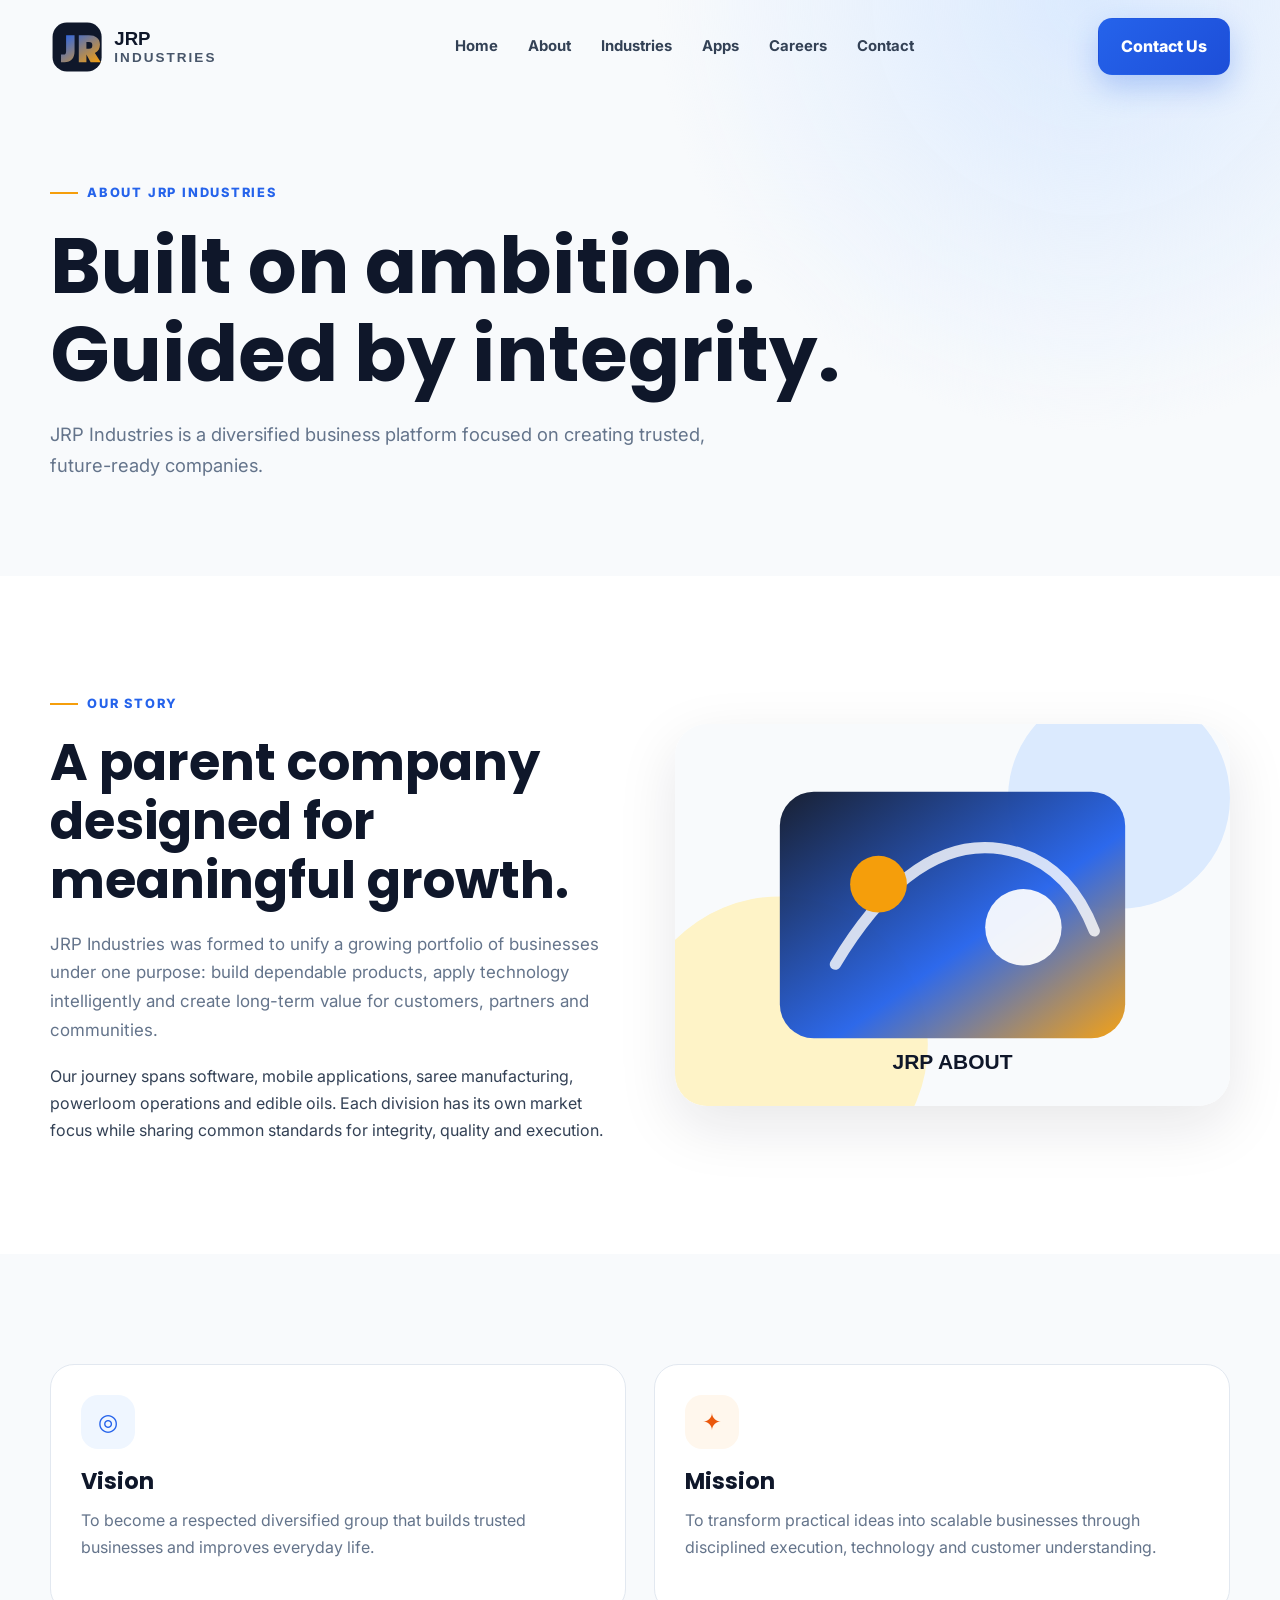
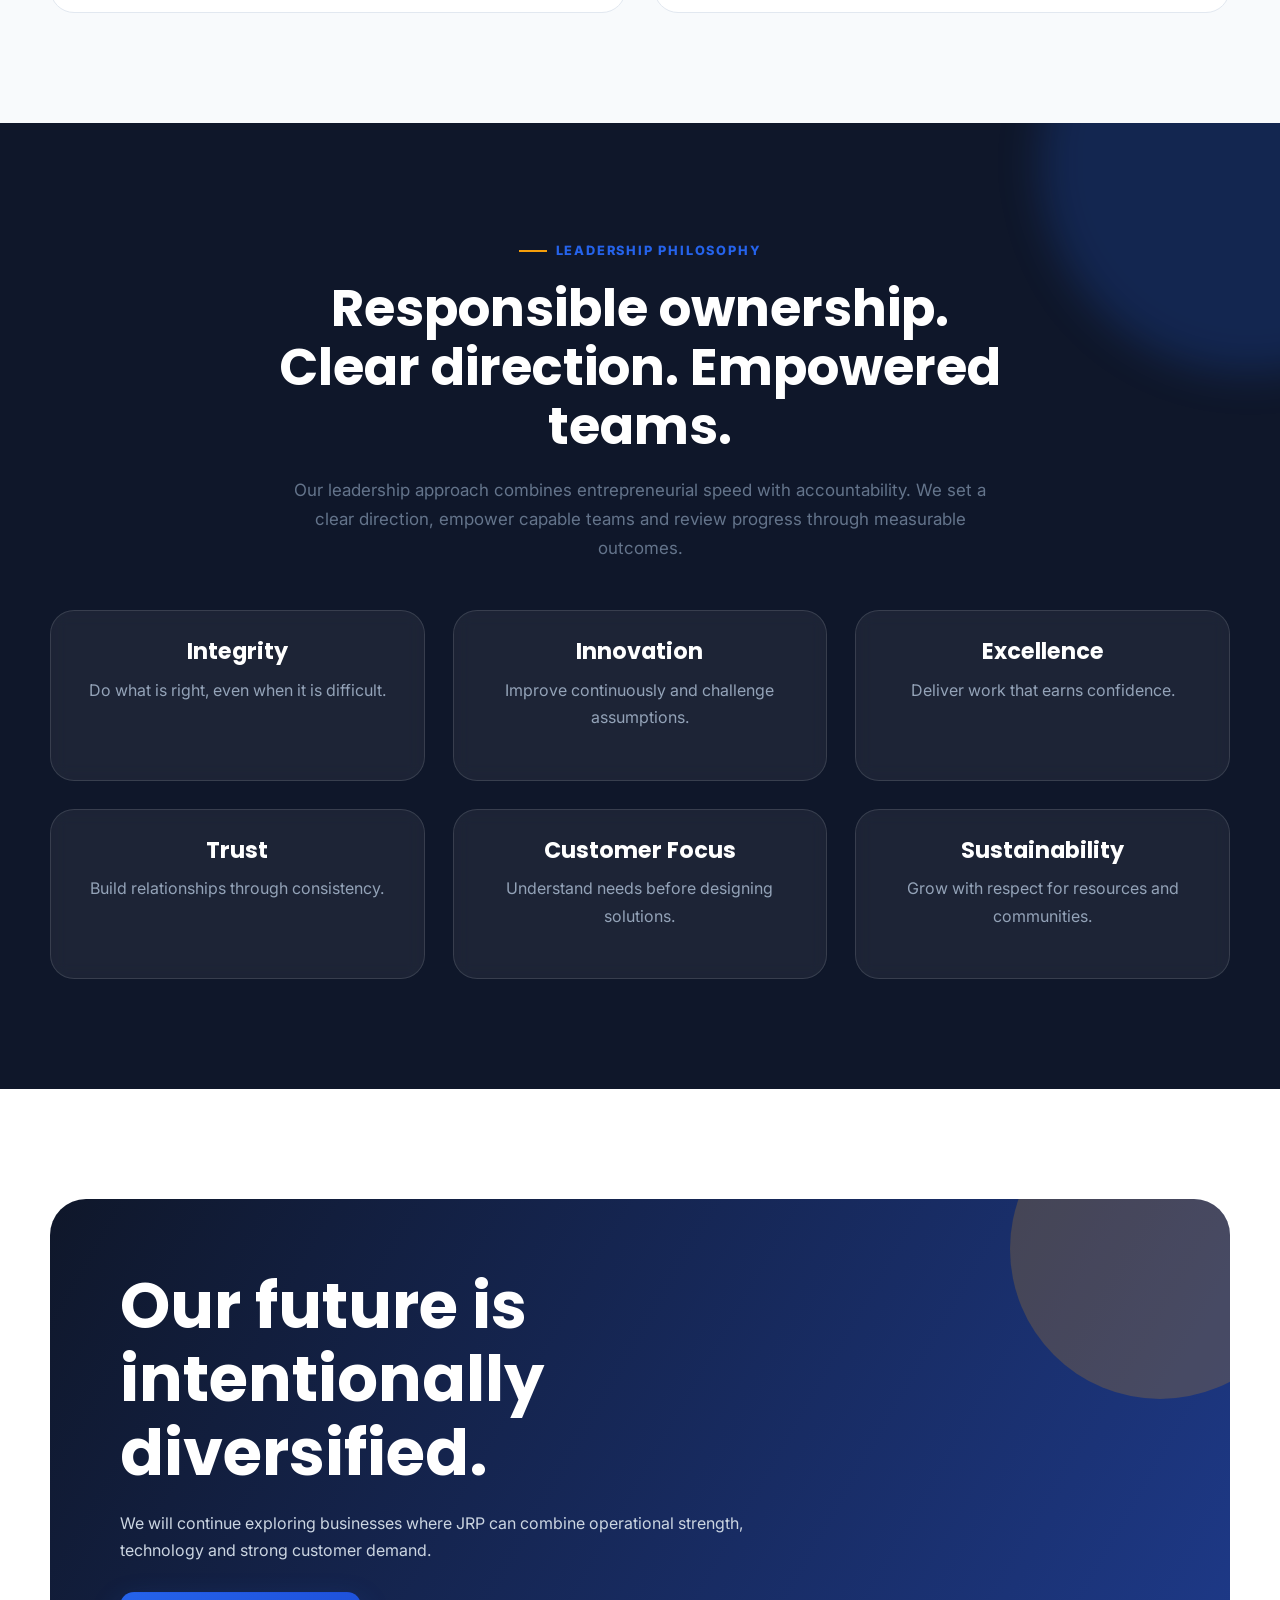
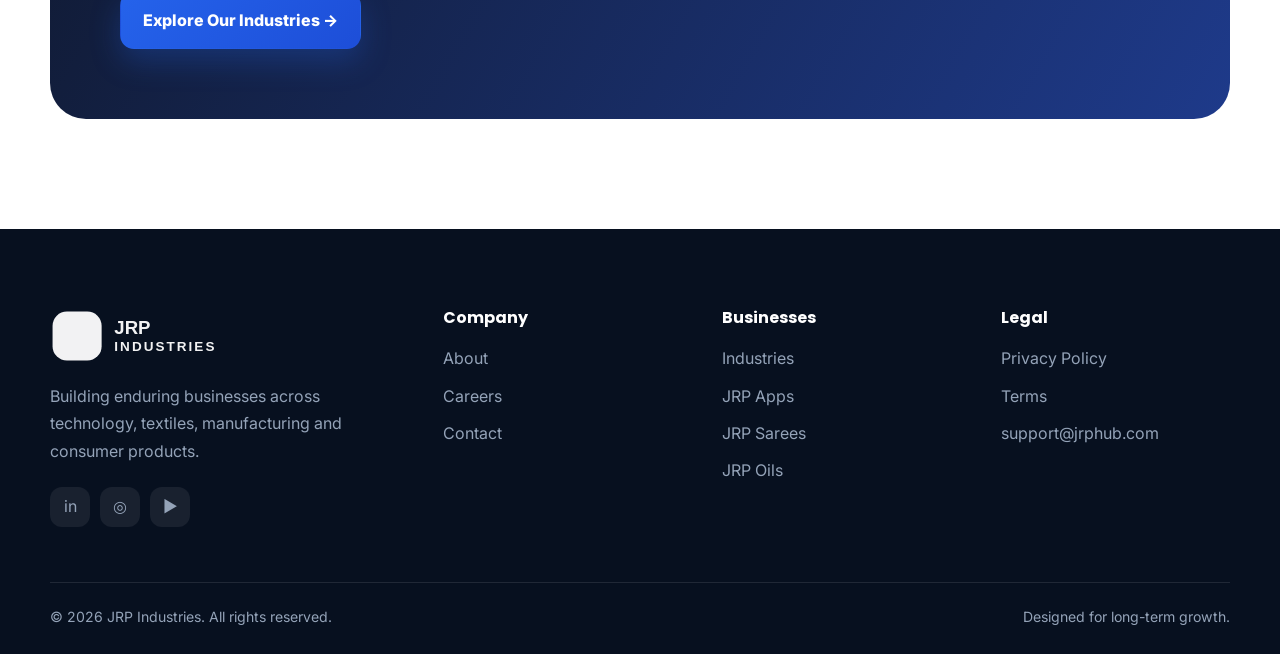
==== about.html @ edd00fac "Add JRP Industries corporate website phase 1" ====
<!doctype html><html lang="en"><head><meta charset="utf-8"><meta name="viewport" content="width=device-width,initial-scale=1"><title>About JRP Industries | Our Story, Vision and Values</title><meta name="description" content="Learn about JRP Industries, our story, leadership philosophy, vision, mission and core values."><meta property="og:title" content="About JRP Industries | Our Story, Vision and Values"><meta property="og:description" content="Learn about JRP Industries, our story, leadership philosophy, vision, mission and core values."><meta property="og:type" content="website"><meta property="og:url" content="https://jrphub.com"><meta name="twitter:card" content="summary_large_image"><link rel="icon" href="assets/logo/favicon.svg"><link rel="preconnect" href="https://fonts.googleapis.com"><link rel="preconnect" href="https://fonts.gstatic.com" crossorigin><link href="https://fonts.googleapis.com/css2?family=Inter:wght@400;500;600;700;800&family=Poppins:wght@600;700;800&display=swap" rel="stylesheet"><link rel="stylesheet" href="css/style.css"><link rel="stylesheet" href="css/responsive.css"><link rel="stylesheet" href="css/animations.css"></head><body><a class="skip-link" href="#main">Skip to content</a><header class="site-header"><div class="container nav"><a class="brand" href="index.html" aria-label="JRP Industries home"><img src="assets/logo/jrp-logo.svg" alt="JRP Industries"></a><nav class="nav-links" aria-label="Primary"><a href="index.html">Home</a><a href="about.html">About</a><a href="industries.html">Industries</a><a href="apps.html">Apps</a><a href="careers.html">Careers</a><a href="contact.html">Contact</a></nav><div class="nav-actions"><a class="btn btn-primary" href="contact.html">Contact Us</a><button class="menu-toggle" aria-label="Toggle menu" aria-expanded="false">☰</button></div></div></header><main id="main"><section class="page-hero"><div class="container"><span class="eyebrow">About JRP Industries</span><h1>Built on ambition. Guided by integrity.</h1><p>JRP Industries is a diversified business platform focused on creating trusted, future-ready companies.</p></div></section><section class="section"><div class="container split"><div><span class="eyebrow">Our story</span><h2 class="section-title">A parent company designed for meaningful growth.</h2><p class="section-copy">JRP Industries was formed to unify a growing portfolio of businesses under one purpose: build dependable products, apply technology intelligently and create long-term value for customers, partners and communities.</p><p style="margin-top:18px">Our journey spans software, mobile applications, saree manufacturing, powerloom operations and edible oils. Each division has its own market focus while sharing common standards for integrity, quality and execution.</p></div><div class="split-media"><img src="assets/images/about.svg" alt="About JRP Industries"></div></div></section><section class="section alt"><div class="container grid grid-2"><article class="card icon-card"><div class="icon">◎</div><h3>Vision</h3><p>To become a respected diversified group that builds trusted businesses and improves everyday life.</p></article><article class="card icon-card"><div class="icon">✦</div><h3>Mission</h3><p>To transform practical ideas into scalable businesses through disciplined execution, technology and customer understanding.</p></article></div></section><section class="section dark-section"><div class="container center"><span class="eyebrow">Leadership philosophy</span><h2 class="section-title">Responsible ownership. Clear direction. Empowered teams.</h2><p class="section-copy">Our leadership approach combines entrepreneurial speed with accountability. We set a clear direction, empower capable teams and review progress through measurable outcomes.</p><div class="values grid grid-3" style="margin-top:48px"><article class="card"><h3>Integrity</h3><p>Do what is right, even when it is difficult.</p></article><article class="card"><h3>Innovation</h3><p>Improve continuously and challenge assumptions.</p></article><article class="card"><h3>Excellence</h3><p>Deliver work that earns confidence.</p></article><article class="card"><h3>Trust</h3><p>Build relationships through consistency.</p></article><article class="card"><h3>Customer Focus</h3><p>Understand needs before designing solutions.</p></article><article class="card"><h3>Sustainability</h3><p>Grow with respect for resources and communities.</p></article></div></div></section><section class="section"><div class="container"><div class="cta"><h2>Our future is intentionally diversified.</h2><p>We will continue exploring businesses where JRP can combine operational strength, technology and strong customer demand.</p><a class="btn btn-primary" href="industries.html">Explore Our Industries →</a></div></div></section></main><footer class="footer"><div class="container"><div class="footer-grid"><div><a class="brand" href="index.html"><img src="assets/logo/jrp-logo.svg" alt="JRP Industries"></a><p style="margin-top:20px;max-width:360px">Building enduring businesses across technology, textiles, manufacturing and consumer products.</p><div class="socials"><a href="#" aria-label="LinkedIn">in</a><a href="#" aria-label="Instagram">◎</a><a href="#" aria-label="YouTube">▶</a></div></div><div><h4>Company</h4><div class="footer-links"><a href="about.html">About</a><a href="careers.html">Careers</a><a href="contact.html">Contact</a></div></div><div><h4>Businesses</h4><div class="footer-links"><a href="industries.html">Industries</a><a href="https://apps.jrphub.com">JRP Apps</a><a href="https://sarees.jrphub.com">JRP Sarees</a><a href="https://oil.jrphub.com">JRP Oils</a></div></div><div><h4>Legal</h4><div class="footer-links"><a href="#">Privacy Policy</a><a href="#">Terms</a><a href="mailto:support@jrphub.com">support@jrphub.com</a></div></div></div><div class="footer-bottom"><span>© <span data-year></span> JRP Industries. All rights reserved.</span><span>Designed for long-term growth.</span></div></div></footer><div class="toast">Thank you. Your inquiry has been recorded.</div><script src="js/main.js"></script><script src="js/animations.js"></script></body></html>
---- css/style.css ----
:root{--primary:#0F172A;--secondary:#2563EB;--accent:#F59E0B;--bg:#fff;--surface:#F8FAFC;--dark:#111827;--text:#334155;--muted:#64748B;--border:#E2E8F0;--radius:24px;--shadow:0 20px 60px rgba(15,23,42,.10);--container:min(1180px,calc(100% - 40px));}
*{box-sizing:border-box;margin:0;padding:0}html{scroll-behavior:smooth}body{font-family:Inter,system-ui,sans-serif;color:var(--text);background:var(--bg);line-height:1.7;-webkit-font-smoothing:antialiased}h1,h2,h3,h4{font-family:Poppins,Inter,sans-serif;color:var(--primary);line-height:1.15}a{text-decoration:none;color:inherit}img{max-width:100%;display:block}button,input,textarea{font:inherit}.container{width:var(--container);margin:auto}.section{padding:110px 0}.section.alt{background:var(--surface)}.eyebrow{display:inline-flex;align-items:center;gap:9px;color:var(--secondary);font-size:.8rem;font-weight:800;letter-spacing:.14em;text-transform:uppercase;margin-bottom:18px}.eyebrow:before{content:"";width:28px;height:2px;background:var(--accent)}.section-title{font-size:clamp(2rem,4vw,3.55rem);max-width:760px;margin-bottom:20px}.section-copy{font-size:1.06rem;color:var(--muted);max-width:720px}.center{text-align:center}.center .section-copy,.center .section-title{margin-left:auto;margin-right:auto}.grid{display:grid;gap:28px}.grid-2{grid-template-columns:repeat(2,1fr)}.grid-3{grid-template-columns:repeat(3,1fr)}.grid-4{grid-template-columns:repeat(4,1fr)}
.site-header{position:fixed;inset:0 0 auto;z-index:1000;padding:18px 0;transition:.35s}.site-header.scrolled{padding:10px 0;background:rgba(255,255,255,.86);backdrop-filter:blur(18px);box-shadow:0 8px 30px rgba(15,23,42,.08);border-bottom:1px solid rgba(226,232,240,.8)}.nav{display:flex;align-items:center;justify-content:space-between}.brand img{width:220px}.nav-links{display:flex;align-items:center;gap:30px}.nav-links a{font-weight:700;font-size:.93rem;color:#334155;position:relative}.nav-links a:after{content:"";position:absolute;left:0;right:100%;bottom:-7px;height:2px;background:var(--secondary);transition:.25s}.nav-links a:hover:after,.nav-links a.active:after{right:0}.nav-actions{display:flex;align-items:center;gap:12px}.menu-toggle{display:none;border:0;background:var(--surface);width:44px;height:44px;border-radius:13px;font-size:1.3rem}.btn{display:inline-flex;align-items:center;justify-content:center;gap:10px;padding:14px 22px;border-radius:14px;font-weight:800;border:1px solid transparent;transition:.3s;cursor:pointer}.btn-primary{background:linear-gradient(135deg,var(--secondary),#1D4ED8);color:white;box-shadow:0 12px 30px rgba(37,99,235,.28)}.btn-primary:hover{transform:translateY(-3px);box-shadow:0 18px 35px rgba(37,99,235,.34)}.btn-secondary{background:white;border-color:var(--border);color:var(--primary)}.btn-secondary:hover{transform:translateY(-3px);box-shadow:var(--shadow)}.btn-dark{background:var(--primary);color:#fff}.hero{min-height:100vh;display:flex;align-items:center;padding:140px 0 80px;position:relative;overflow:hidden;background:radial-gradient(circle at 12% 10%,#DBEAFE 0,transparent 32%),radial-gradient(circle at 90% 15%,#FEF3C7 0,transparent 28%),linear-gradient(180deg,#fff,#F8FAFC)}.hero:before{content:"";position:absolute;width:480px;height:480px;border:1px solid rgba(37,99,235,.12);border-radius:50%;left:-230px;bottom:-230px}.hero-grid{display:grid;grid-template-columns:1.05fr .95fr;align-items:center;gap:40px}.hero h1{font-size:clamp(3.2rem,6vw,6rem);letter-spacing:-.055em;margin-bottom:25px}.hero h1 span{background:linear-gradient(100deg,var(--secondary),#7C3AED,var(--accent));background-size:200% auto;-webkit-background-clip:text;color:transparent;animation:gradientMove 7s linear infinite}.hero p{font-size:1.2rem;color:var(--muted);max-width:650px}.hero-actions{display:flex;gap:14px;margin-top:34px;flex-wrap:wrap}.hero-visual{position:relative;animation:float 7s ease-in-out infinite}.trust-line{display:flex;gap:24px;align-items:center;margin-top:45px;color:var(--muted);font-size:.9rem}.trust-line strong{color:var(--primary)}
.stat-strip{margin-top:-45px;position:relative;z-index:3}.stats{background:rgba(255,255,255,.92);backdrop-filter:blur(16px);border:1px solid var(--border);border-radius:26px;padding:30px;display:grid;grid-template-columns:repeat(4,1fr);box-shadow:var(--shadow)}.stat{text-align:center;border-right:1px solid var(--border)}.stat:last-child{border:0}.stat strong{display:block;color:var(--primary);font:800 2rem Poppins}.stat span{color:var(--muted);font-size:.9rem}.card{background:#fff;border:1px solid var(--border);border-radius:var(--radius);overflow:hidden;transition:.35s;position:relative}.card:hover{transform:translateY(-9px);box-shadow:var(--shadow);border-color:#BFDBFE}.card-image{height:250px;overflow:hidden;background:var(--surface)}.card-image img{width:100%;height:100%;object-fit:cover;transition:.6s}.card:hover .card-image img{transform:scale(1.04)}.card-body{padding:28px}.card h3{font-size:1.4rem;margin-bottom:12px}.card p{color:var(--muted);margin-bottom:20px}.text-link{display:inline-flex;align-items:center;gap:9px;color:var(--secondary);font-weight:800}.icon-card{padding:30px}.icon{width:54px;height:54px;border-radius:17px;display:grid;place-items:center;background:#EFF6FF;color:var(--secondary);font-size:1.45rem;margin-bottom:20px}.icon-card:nth-child(3n+2) .icon{background:#FFF7ED;color:#EA580C}.icon-card:nth-child(3n+3) .icon{background:#F5F3FF;color:#7C3AED}.split{display:grid;grid-template-columns:1fr 1fr;gap:70px;align-items:center}.split-media img{border-radius:32px;box-shadow:var(--shadow)}.feature-list{margin-top:28px;display:grid;gap:16px}.feature-item{display:flex;gap:14px}.check{flex:0 0 30px;height:30px;border-radius:50%;display:grid;place-items:center;background:#DCFCE7;color:#15803D;font-weight:900}.dark-section{background:var(--primary);color:#CBD5E1;position:relative;overflow:hidden}.dark-section h2,.dark-section h3{color:#fff}.dark-section:after{content:"";position:absolute;width:420px;height:420px;border-radius:50%;background:rgba(37,99,235,.2);filter:blur(20px);right:-180px;top:-170px}.values .card{padding:28px;background:rgba(255,255,255,.06);border-color:rgba(255,255,255,.12);backdrop-filter:blur(8px)}.values .card h3{color:white}.values .card p{color:#94A3B8}.timeline{position:relative;margin-top:55px}.timeline:before{content:"";position:absolute;left:50%;top:0;bottom:0;width:2px;background:var(--border)}.timeline-item{width:50%;padding:0 50px 46px;position:relative}.timeline-item:nth-child(even){margin-left:50%}.timeline-dot{position:absolute;top:5px;width:18px;height:18px;border:4px solid white;background:var(--secondary);border-radius:50%;box-shadow:0 0 0 4px #BFDBFE}.timeline-item:nth-child(odd) .timeline-dot{right:-9px}.timeline-item:nth-child(even) .timeline-dot{left:-9px}.timeline-year{color:var(--accent);font-weight:900;margin-bottom:8px}.business-card{min-height:500px;display:flex;align-items:flex-end;padding:34px;color:white;background-size:cover;background-position:center;position:relative;border-radius:30px;overflow:hidden}.business-card:before{content:"";position:absolute;inset:0;background:linear-gradient(180deg,transparent 10%,rgba(15,23,42,.88) 90%)}.business-content{position:relative;z-index:2}.business-card h3{color:#fff;font-size:2rem}.business-card p{color:#CBD5E1;max-width:480px;margin:12px 0 22px}.cta{padding:70px;border-radius:36px;background:linear-gradient(120deg,var(--primary),#1E3A8A);color:white;position:relative;overflow:hidden}.cta:after{content:"";position:absolute;width:300px;height:300px;border-radius:50%;background:rgba(245,158,11,.2);right:-80px;top:-100px}.cta h2{color:white;font-size:clamp(2.2rem,5vw,4rem);max-width:750px}.cta p{color:#CBD5E1;max-width:650px;margin:20px 0 28px}.contact-card{padding:30px}.contact-row{display:flex;gap:15px;margin-bottom:22px}.contact-row strong{display:block;color:var(--primary)}.map{min-height:350px;border-radius:26px;background:linear-gradient(135deg,#E2E8F0,#F8FAFC);display:grid;place-items:center;color:var(--muted);border:1px solid var(--border)}
.page-hero{padding:175px 0 95px;background:radial-gradient(circle at 85% 0,#DBEAFE,transparent 35%),var(--surface)}.page-hero h1{font-size:clamp(2.8rem,6vw,5rem);max-width:840px}.page-hero p{font-size:1.15rem;color:var(--muted);max-width:720px;margin-top:20px}.app-card{padding:28px}.app-top{display:flex;align-items:center;gap:18px}.app-icon{width:72px;height:72px;border-radius:20px;display:grid;place-items:center;background:linear-gradient(135deg,var(--secondary),#7C3AED);color:#fff;font-size:1.7rem;font-weight:900}.badge{display:inline-flex;padding:7px 11px;border-radius:999px;background:#ECFDF5;color:#047857;font-size:.76rem;font-weight:800;margin-top:16px}.job{padding:26px;display:flex;align-items:center;justify-content:space-between;gap:20px}.job-meta{color:var(--muted);font-size:.9rem}.form{display:grid;gap:18px}.form-group{display:grid;gap:8px}.form label{font-weight:700;color:var(--primary)}.form input,.form textarea,.form select{width:100%;padding:15px 17px;border:1px solid var(--border);border-radius:13px;background:white;outline:none}.form input:focus,.form textarea:focus{border-color:var(--secondary);box-shadow:0 0 0 4px #DBEAFE}.form textarea{min-height:150px;resize:vertical}.footer{background:#07101F;color:#94A3B8;padding:80px 0 25px}.footer-grid{display:grid;grid-template-columns:1.5fr repeat(3,1fr);gap:50px}.footer .brand img{filter:brightness(0) invert(1);opacity:.95}.footer h4{color:#fff;margin-bottom:18px}.footer-links{display:grid;gap:10px}.footer a:hover{color:white}.socials{display:flex;gap:10px;margin-top:22px}.socials a{width:40px;height:40px;border-radius:12px;background:rgba(255,255,255,.07);display:grid;place-items:center}.footer-bottom{margin-top:55px;padding-top:22px;border-top:1px solid rgba(255,255,255,.1);display:flex;justify-content:space-between;font-size:.88rem}.reveal{opacity:0;transform:translateY(28px);transition:.75s ease}.reveal.visible{opacity:1;transform:none}.skip-link{position:absolute;left:-9999px}.skip-link:focus{left:12px;top:12px;z-index:9999;background:white;padding:12px}.toast{position:fixed;right:24px;bottom:24px;background:var(--primary);color:#fff;padding:14px 18px;border-radius:12px;box-shadow:var(--shadow);z-index:2000;display:none}
@keyframes gradientMove{to{background-position:200% center}}@keyframes float{50%{transform:translateY(-16px) rotate(1deg)}}
---- css/responsive.css ----
@media(max-width:1000px){.nav-links{position:fixed;left:20px;right:20px;top:82px;background:white;border:1px solid var(--border);box-shadow:var(--shadow);padding:22px;border-radius:20px;display:none;flex-direction:column;align-items:flex-start}.nav-links.open{display:flex}.menu-toggle{display:block}.nav-actions .btn{display:none}.hero-grid,.split{grid-template-columns:1fr}.hero-visual{max-width:680px;margin:auto}.grid-4{grid-template-columns:repeat(2,1fr)}.grid-3{grid-template-columns:repeat(2,1fr)}.footer-grid{grid-template-columns:1.5fr 1fr 1fr}.footer-grid>div:last-child{grid-column:2/4}.hero{padding-top:160px}}
@media(max-width:700px){:root{--container:min(100% - 28px,1180px)}.section{padding:78px 0}.brand img{width:180px}.hero{min-height:auto;padding:135px 0 80px}.hero h1{font-size:3.15rem}.hero-actions .btn{width:100%}.trust-line{align-items:flex-start;flex-direction:column;gap:8px}.stats{grid-template-columns:repeat(2,1fr);gap:22px}.stat{border-right:0}.grid-2,.grid-3,.grid-4{grid-template-columns:1fr}.section-title{font-size:2.3rem}.split{gap:35px}.timeline:before{left:8px}.timeline-item,.timeline-item:nth-child(even){width:100%;margin-left:0;padding:0 0 38px 42px}.timeline-item:nth-child(odd) .timeline-dot,.timeline-item:nth-child(even) .timeline-dot{left:0;right:auto}.business-card{min-height:420px}.cta{padding:38px 25px}.footer-grid{grid-template-columns:1fr}.footer-grid>div:last-child{grid-column:auto}.footer-bottom{flex-direction:column;gap:10px}.job{align-items:flex-start;flex-direction:column}.page-hero{padding:140px 0 75px}}
---- css/animations.css ----
@media(prefers-reduced-motion:reduce){*,*:before,*:after{animation-duration:.01ms!important;animation-iteration-count:1!important;scroll-behavior:auto!important;transition-duration:.01ms!important}.reveal{opacity:1;transform:none}}
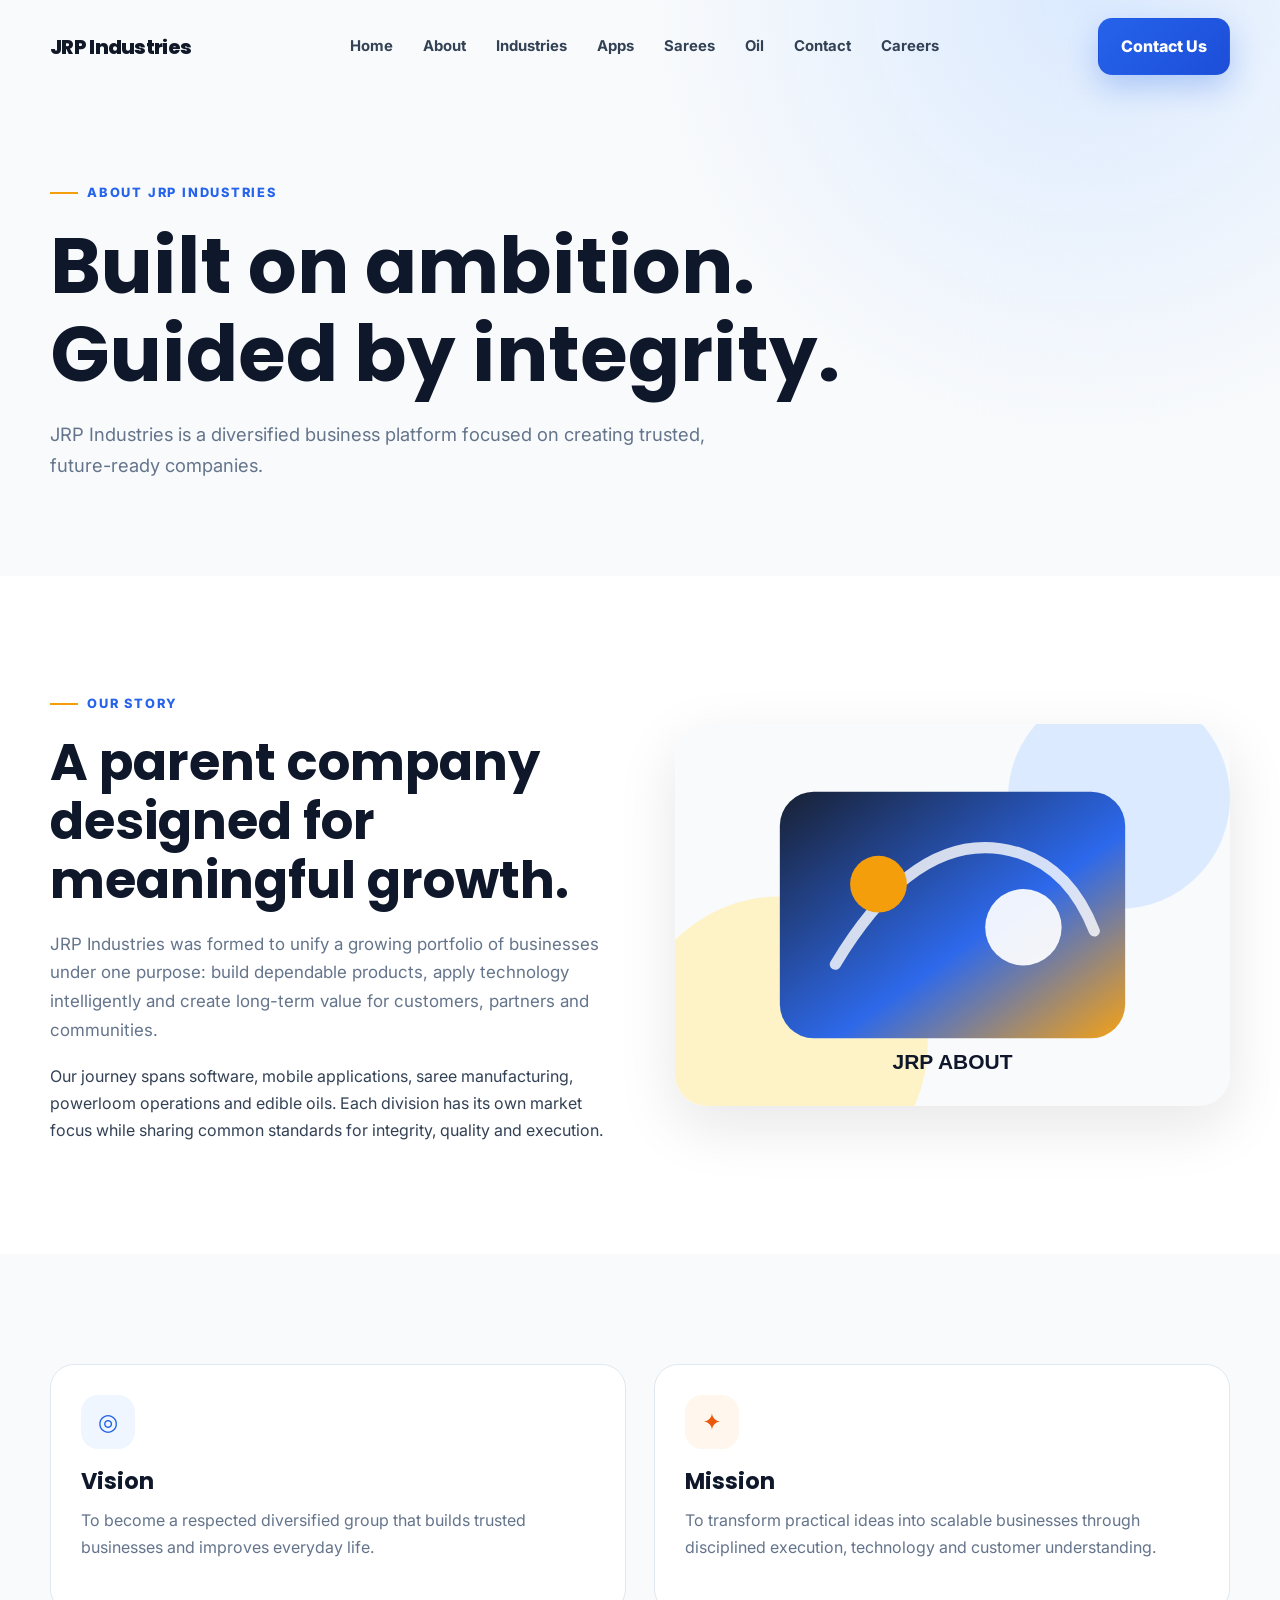
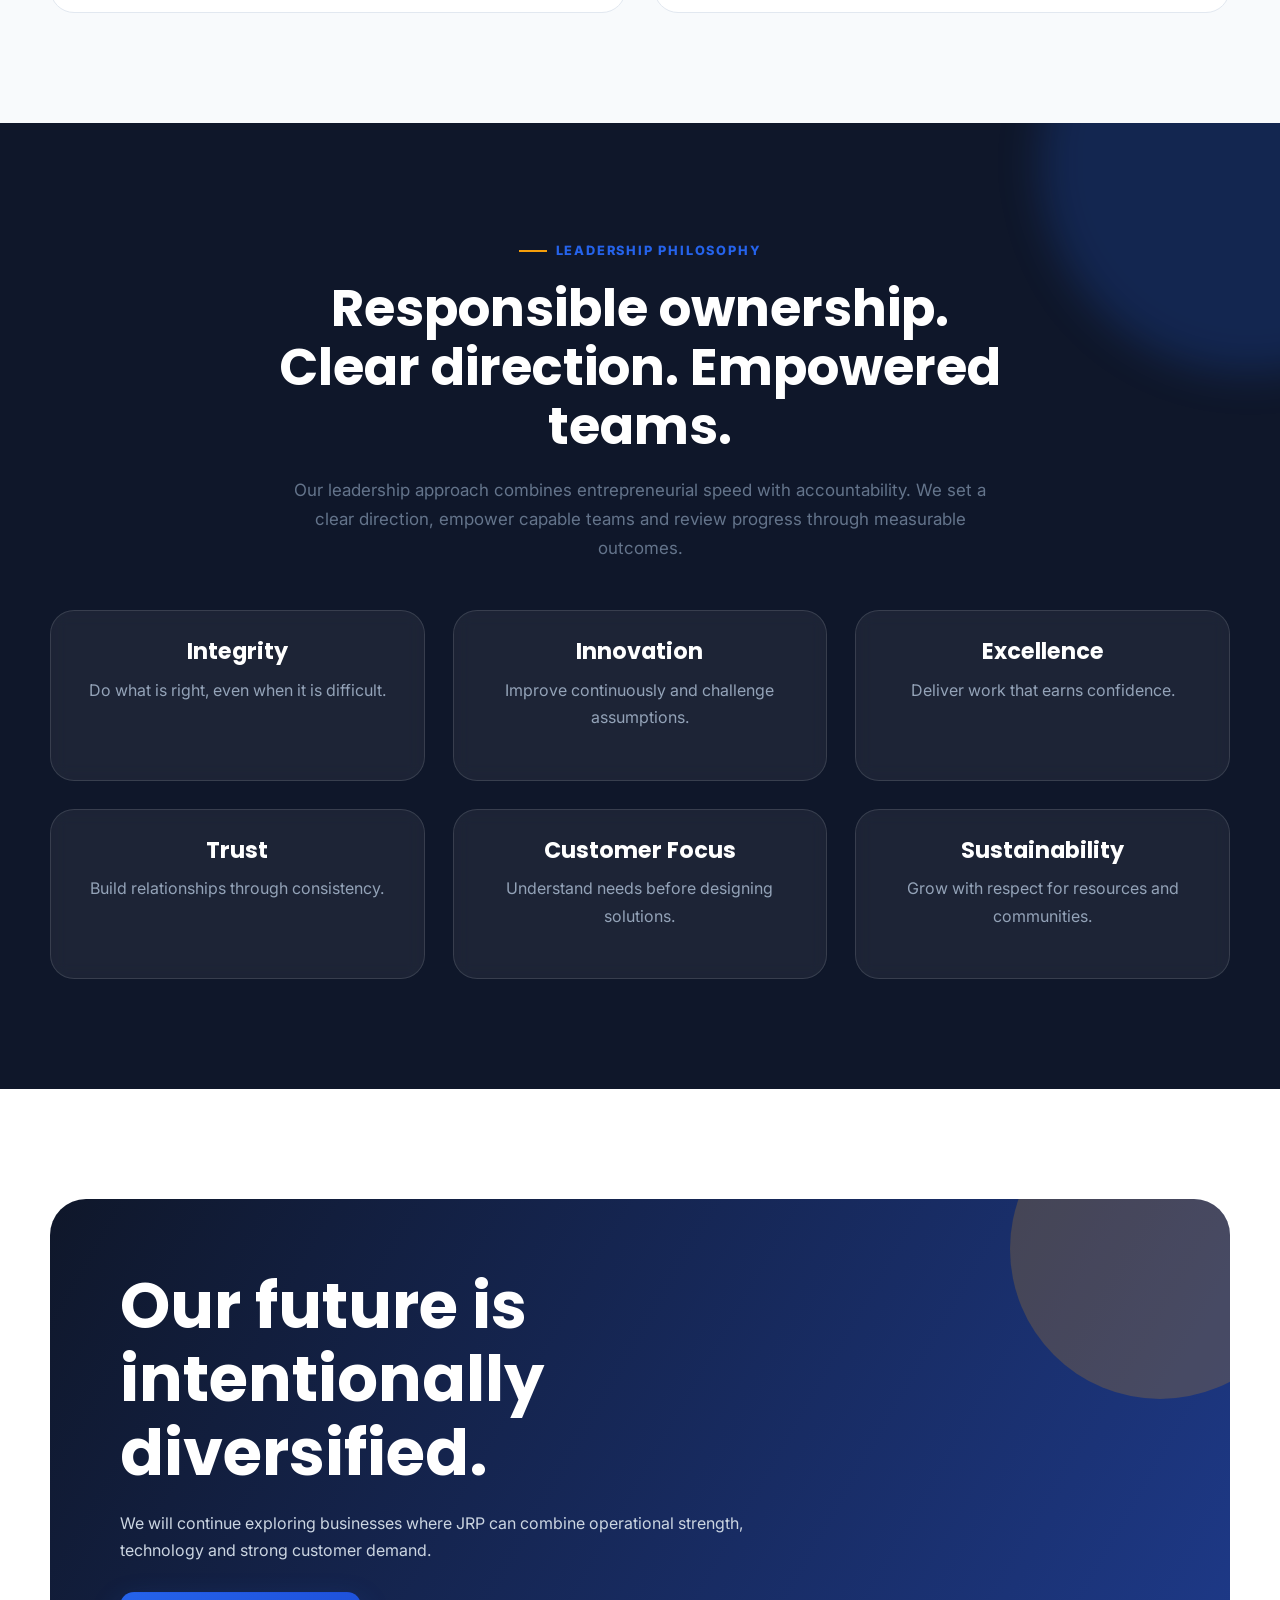
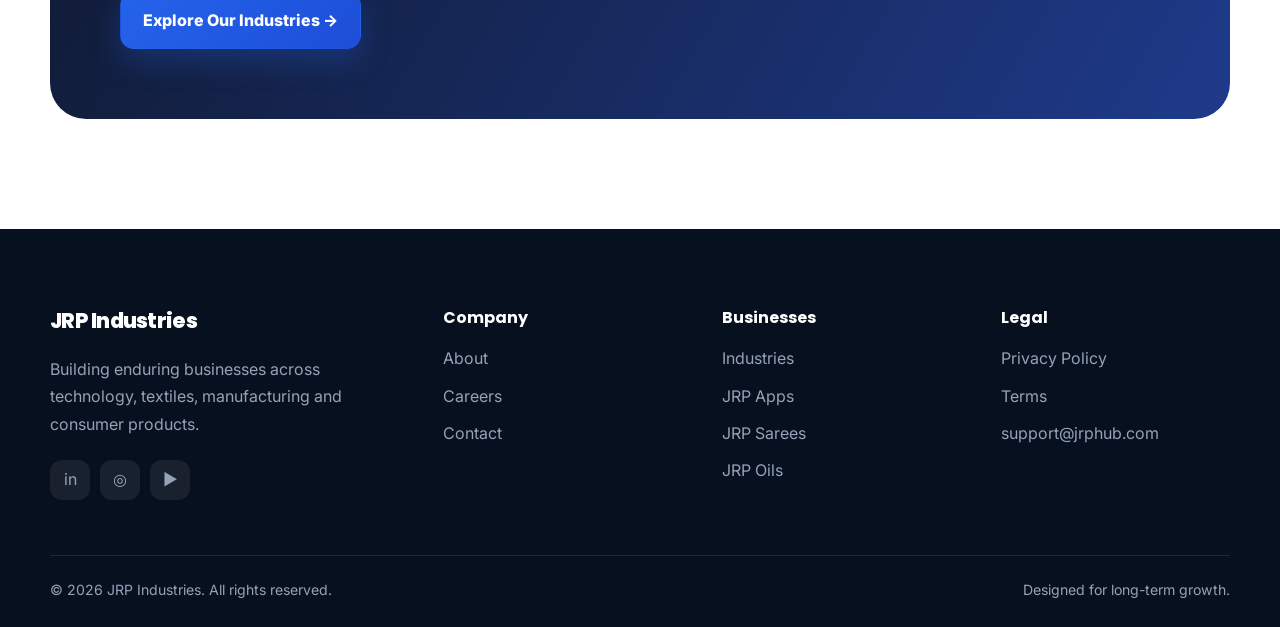
==== commit 6e4f0274: "Update navigation and remove JRP Industries logo" ====
--- a/about.html
+++ b/about.html
@@ -1 +1 @@
-<!doctype html><html lang="en"><head><meta charset="utf-8"><meta name="viewport" content="width=device-width,initial-scale=1"><title>About JRP Industries | Our Story, Vision and Values</title><meta name="description" content="Learn about JRP Industries, our story, leadership philosophy, vision, mission and core values."><meta property="og:title" content="About JRP Industries | Our Story, Vision and Values"><meta property="og:description" content="Learn about JRP Industries, our story, leadership philosophy, vision, mission and core values."><meta property="og:type" content="website"><meta property="og:url" content="https://jrphub.com"><meta name="twitter:card" content="summary_large_image"><link rel="icon" href="assets/logo/favicon.svg"><link rel="preconnect" href="https://fonts.googleapis.com"><link rel="preconnect" href="https://fonts.gstatic.com" crossorigin><link href="https://fonts.googleapis.com/css2?family=Inter:wght@400;500;600;700;800&family=Poppins:wght@600;700;800&display=swap" rel="stylesheet"><link rel="stylesheet" href="css/style.css"><link rel="stylesheet" href="css/responsive.css"><link rel="stylesheet" href="css/animations.css"></head><body><a class="skip-link" href="#main">Skip to content</a><header class="site-header"><div class="container nav"><a class="brand" href="index.html" aria-label="JRP Industries home"><img src="assets/logo/jrp-logo.svg" alt="JRP Industries"></a><nav class="nav-links" aria-label="Primary"><a href="index.html">Home</a><a href="about.html">About</a><a href="industries.html">Industries</a><a href="apps.html">Apps</a><a href="careers.html">Careers</a><a href="contact.html">Contact</a></nav><div class="nav-actions"><a class="btn btn-primary" href="contact.html">Contact Us</a><button class="menu-toggle" aria-label="Toggle menu" aria-expanded="false">☰</button></div></div></header><main id="main"><section class="page-hero"><div class="container"><span class="eyebrow">About JRP Industries</span><h1>Built on ambition. Guided by integrity.</h1><p>JRP Industries is a diversified business platform focused on creating trusted, future-ready companies.</p></div></section><section class="section"><div class="container split"><div><span class="eyebrow">Our story</span><h2 class="section-title">A parent company designed for meaningful growth.</h2><p class="section-copy">JRP Industries was formed to unify a growing portfolio of businesses under one purpose: build dependable products, apply technology intelligently and create long-term value for customers, partners and communities.</p><p style="margin-top:18px">Our journey spans software, mobile applications, saree manufacturing, powerloom operations and edible oils. Each division has its own market focus while sharing common standards for integrity, quality and execution.</p></div><div class="split-media"><img src="assets/images/about.svg" alt="About JRP Industries"></div></div></section><section class="section alt"><div class="container grid grid-2"><article class="card icon-card"><div class="icon">◎</div><h3>Vision</h3><p>To become a respected diversified group that builds trusted businesses and improves everyday life.</p></article><article class="card icon-card"><div class="icon">✦</div><h3>Mission</h3><p>To transform practical ideas into scalable businesses through disciplined execution, technology and customer understanding.</p></article></div></section><section class="section dark-section"><div class="container center"><span class="eyebrow">Leadership philosophy</span><h2 class="section-title">Responsible ownership. Clear direction. Empowered teams.</h2><p class="section-copy">Our leadership approach combines entrepreneurial speed with accountability. We set a clear direction, empower capable teams and review progress through measurable outcomes.</p><div class="values grid grid-3" style="margin-top:48px"><article class="card"><h3>Integrity</h3><p>Do what is right, even when it is difficult.</p></article><article class="card"><h3>Innovation</h3><p>Improve continuously and challenge assumptions.</p></article><article class="card"><h3>Excellence</h3><p>Deliver work that earns confidence.</p></article><article class="card"><h3>Trust</h3><p>Build relationships through consistency.</p></article><article class="card"><h3>Customer Focus</h3><p>Understand needs before designing solutions.</p></article><article class="card"><h3>Sustainability</h3><p>Grow with respect for resources and communities.</p></article></div></div></section><section class="section"><div class="container"><div class="cta"><h2>Our future is intentionally diversified.</h2><p>We will continue exploring businesses where JRP can combine operational strength, technology and strong customer demand.</p><a class="btn btn-primary" href="industries.html">Explore Our Industries →</a></div></div></section></main><footer class="footer"><div class="container"><div class="footer-grid"><div><a class="brand" href="index.html"><img src="assets/logo/jrp-logo.svg" alt="JRP Industries"></a><p style="margin-top:20px;max-width:360px">Building enduring businesses across technology, textiles, manufacturing and consumer products.</p><div class="socials"><a href="#" aria-label="LinkedIn">in</a><a href="#" aria-label="Instagram">◎</a><a href="#" aria-label="YouTube">▶</a></div></div><div><h4>Company</h4><div class="footer-links"><a href="about.html">About</a><a href="careers.html">Careers</a><a href="contact.html">Contact</a></div></div><div><h4>Businesses</h4><div class="footer-links"><a href="industries.html">Industries</a><a href="https://apps.jrphub.com">JRP Apps</a><a href="https://sarees.jrphub.com">JRP Sarees</a><a href="https://oil.jrphub.com">JRP Oils</a></div></div><div><h4>Legal</h4><div class="footer-links"><a href="#">Privacy Policy</a><a href="#">Terms</a><a href="mailto:support@jrphub.com">support@jrphub.com</a></div></div></div><div class="footer-bottom"><span>© <span data-year></span> JRP Industries. All rights reserved.</span><span>Designed for long-term growth.</span></div></div></footer><div class="toast">Thank you. Your inquiry has been recorded.</div><script src="js/main.js"></script><script src="js/animations.js"></script></body></html>+<!doctype html><html lang="en"><head><meta charset="utf-8"><meta name="viewport" content="width=device-width,initial-scale=1"><title>About JRP Industries | Our Story, Vision and Values</title><meta name="description" content="Learn about JRP Industries, our story, leadership philosophy, vision, mission and core values."><meta property="og:title" content="About JRP Industries | Our Story, Vision and Values"><meta property="og:description" content="Learn about JRP Industries, our story, leadership philosophy, vision, mission and core values."><meta property="og:type" content="website"><meta property="og:url" content="https://jrphub.com"><meta name="twitter:card" content="summary_large_image"><link rel="preconnect" href="https://fonts.googleapis.com"><link rel="preconnect" href="https://fonts.gstatic.com" crossorigin><link href="https://fonts.googleapis.com/css2?family=Inter:wght@400;500;600;700;800&family=Poppins:wght@600;700;800&display=swap" rel="stylesheet"><link rel="stylesheet" href="css/style.css"><link rel="stylesheet" href="css/responsive.css"><link rel="stylesheet" href="css/animations.css"></head><body><a class="skip-link" href="#main">Skip to content</a><header class="site-header"><div class="container nav"><a class="brand brand-text" href="index.html" aria-label="JRP Industries home">JRP Industries</a><nav class="nav-links" aria-label="Primary"><a href="index.html">Home</a><a href="about.html">About</a><a href="industries.html">Industries</a><a href="https://apps.jrphub.com">Apps</a><a href="https://sarees.jrphub.com">Sarees</a><a href="https://oil.jrphub.com">Oil</a><a href="contact.html">Contact</a><a href="careers.html">Careers</a></nav><div class="nav-actions"><a class="btn btn-primary" href="contact.html">Contact Us</a><button class="menu-toggle" aria-label="Toggle menu" aria-expanded="false">☰</button></div></div></header><main id="main"><section class="page-hero"><div class="container"><span class="eyebrow">About JRP Industries</span><h1>Built on ambition. Guided by integrity.</h1><p>JRP Industries is a diversified business platform focused on creating trusted, future-ready companies.</p></div></section><section class="section"><div class="container split"><div><span class="eyebrow">Our story</span><h2 class="section-title">A parent company designed for meaningful growth.</h2><p class="section-copy">JRP Industries was formed to unify a growing portfolio of businesses under one purpose: build dependable products, apply technology intelligently and create long-term value for customers, partners and communities.</p><p style="margin-top:18px">Our journey spans software, mobile applications, saree manufacturing, powerloom operations and edible oils. Each division has its own market focus while sharing common standards for integrity, quality and execution.</p></div><div class="split-media"><img src="assets/images/about.svg" alt="About JRP Industries"></div></div></section><section class="section alt"><div class="container grid grid-2"><article class="card icon-card"><div class="icon">◎</div><h3>Vision</h3><p>To become a respected diversified group that builds trusted businesses and improves everyday life.</p></article><article class="card icon-card"><div class="icon">✦</div><h3>Mission</h3><p>To transform practical ideas into scalable businesses through disciplined execution, technology and customer understanding.</p></article></div></section><section class="section dark-section"><div class="container center"><span class="eyebrow">Leadership philosophy</span><h2 class="section-title">Responsible ownership. Clear direction. Empowered teams.</h2><p class="section-copy">Our leadership approach combines entrepreneurial speed with accountability. We set a clear direction, empower capable teams and review progress through measurable outcomes.</p><div class="values grid grid-3" style="margin-top:48px"><article class="card"><h3>Integrity</h3><p>Do what is right, even when it is difficult.</p></article><article class="card"><h3>Innovation</h3><p>Improve continuously and challenge assumptions.</p></article><article class="card"><h3>Excellence</h3><p>Deliver work that earns confidence.</p></article><article class="card"><h3>Trust</h3><p>Build relationships through consistency.</p></article><article class="card"><h3>Customer Focus</h3><p>Understand needs before designing solutions.</p></article><article class="card"><h3>Sustainability</h3><p>Grow with respect for resources and communities.</p></article></div></div></section><section class="section"><div class="container"><div class="cta"><h2>Our future is intentionally diversified.</h2><p>We will continue exploring businesses where JRP can combine operational strength, technology and strong customer demand.</p><a class="btn btn-primary" href="industries.html">Explore Our Industries →</a></div></div></section></main><footer class="footer"><div class="container"><div class="footer-grid"><div><a class="brand brand-text footer-brand" href="index.html">JRP Industries</a><p style="margin-top:20px;max-width:360px">Building enduring businesses across technology, textiles, manufacturing and consumer products.</p><div class="socials"><a href="#" aria-label="LinkedIn">in</a><a href="#" aria-label="Instagram">◎</a><a href="#" aria-label="YouTube">▶</a></div></div><div><h4>Company</h4><div class="footer-links"><a href="about.html">About</a><a href="careers.html">Careers</a><a href="contact.html">Contact</a></div></div><div><h4>Businesses</h4><div class="footer-links"><a href="industries.html">Industries</a><a href="https://apps.jrphub.com">JRP Apps</a><a href="https://sarees.jrphub.com">JRP Sarees</a><a href="https://oil.jrphub.com">JRP Oils</a></div></div><div><h4>Legal</h4><div class="footer-links"><a href="#">Privacy Policy</a><a href="#">Terms</a><a href="mailto:support@jrphub.com">support@jrphub.com</a></div></div></div><div class="footer-bottom"><span>© <span data-year></span> JRP Industries. All rights reserved.</span><span>Designed for long-term growth.</span></div></div></footer><div class="toast">Thank you. Your inquiry has been recorded.</div><script src="js/main.js"></script><script src="js/animations.js"></script></body></html>
--- a/css/style.css
+++ b/css/style.css
@@ -4,3 +4,6 @@
 .stat-strip{margin-top:-45px;position:relative;z-index:3}.stats{background:rgba(255,255,255,.92);backdrop-filter:blur(16px);border:1px solid var(--border);border-radius:26px;padding:30px;display:grid;grid-template-columns:repeat(4,1fr);box-shadow:var(--shadow)}.stat{text-align:center;border-right:1px solid var(--border)}.stat:last-child{border:0}.stat strong{display:block;color:var(--primary);font:800 2rem Poppins}.stat span{color:var(--muted);font-size:.9rem}.card{background:#fff;border:1px solid var(--border);border-radius:var(--radius);overflow:hidden;transition:.35s;position:relative}.card:hover{transform:translateY(-9px);box-shadow:var(--shadow);border-color:#BFDBFE}.card-image{height:250px;overflow:hidden;background:var(--surface)}.card-image img{width:100%;height:100%;object-fit:cover;transition:.6s}.card:hover .card-image img{transform:scale(1.04)}.card-body{padding:28px}.card h3{font-size:1.4rem;margin-bottom:12px}.card p{color:var(--muted);margin-bottom:20px}.text-link{display:inline-flex;align-items:center;gap:9px;color:var(--secondary);font-weight:800}.icon-card{padding:30px}.icon{width:54px;height:54px;border-radius:17px;display:grid;place-items:center;background:#EFF6FF;color:var(--secondary);font-size:1.45rem;margin-bottom:20px}.icon-card:nth-child(3n+2) .icon{background:#FFF7ED;color:#EA580C}.icon-card:nth-child(3n+3) .icon{background:#F5F3FF;color:#7C3AED}.split{display:grid;grid-template-columns:1fr 1fr;gap:70px;align-items:center}.split-media img{border-radius:32px;box-shadow:var(--shadow)}.feature-list{margin-top:28px;display:grid;gap:16px}.feature-item{display:flex;gap:14px}.check{flex:0 0 30px;height:30px;border-radius:50%;display:grid;place-items:center;background:#DCFCE7;color:#15803D;font-weight:900}.dark-section{background:var(--primary);color:#CBD5E1;position:relative;overflow:hidden}.dark-section h2,.dark-section h3{color:#fff}.dark-section:after{content:"";position:absolute;width:420px;height:420px;border-radius:50%;background:rgba(37,99,235,.2);filter:blur(20px);right:-180px;top:-170px}.values .card{padding:28px;background:rgba(255,255,255,.06);border-color:rgba(255,255,255,.12);backdrop-filter:blur(8px)}.values .card h3{color:white}.values .card p{color:#94A3B8}.timeline{position:relative;margin-top:55px}.timeline:before{content:"";position:absolute;left:50%;top:0;bottom:0;width:2px;background:var(--border)}.timeline-item{width:50%;padding:0 50px 46px;position:relative}.timeline-item:nth-child(even){margin-left:50%}.timeline-dot{position:absolute;top:5px;width:18px;height:18px;border:4px solid white;background:var(--secondary);border-radius:50%;box-shadow:0 0 0 4px #BFDBFE}.timeline-item:nth-child(odd) .timeline-dot{right:-9px}.timeline-item:nth-child(even) .timeline-dot{left:-9px}.timeline-year{color:var(--accent);font-weight:900;margin-bottom:8px}.business-card{min-height:500px;display:flex;align-items:flex-end;padding:34px;color:white;background-size:cover;background-position:center;position:relative;border-radius:30px;overflow:hidden}.business-card:before{content:"";position:absolute;inset:0;background:linear-gradient(180deg,transparent 10%,rgba(15,23,42,.88) 90%)}.business-content{position:relative;z-index:2}.business-card h3{color:#fff;font-size:2rem}.business-card p{color:#CBD5E1;max-width:480px;margin:12px 0 22px}.cta{padding:70px;border-radius:36px;background:linear-gradient(120deg,var(--primary),#1E3A8A);color:white;position:relative;overflow:hidden}.cta:after{content:"";position:absolute;width:300px;height:300px;border-radius:50%;background:rgba(245,158,11,.2);right:-80px;top:-100px}.cta h2{color:white;font-size:clamp(2.2rem,5vw,4rem);max-width:750px}.cta p{color:#CBD5E1;max-width:650px;margin:20px 0 28px}.contact-card{padding:30px}.contact-row{display:flex;gap:15px;margin-bottom:22px}.contact-row strong{display:block;color:var(--primary)}.map{min-height:350px;border-radius:26px;background:linear-gradient(135deg,#E2E8F0,#F8FAFC);display:grid;place-items:center;color:var(--muted);border:1px solid var(--border)}
 .page-hero{padding:175px 0 95px;background:radial-gradient(circle at 85% 0,#DBEAFE,transparent 35%),var(--surface)}.page-hero h1{font-size:clamp(2.8rem,6vw,5rem);max-width:840px}.page-hero p{font-size:1.15rem;color:var(--muted);max-width:720px;margin-top:20px}.app-card{padding:28px}.app-top{display:flex;align-items:center;gap:18px}.app-icon{width:72px;height:72px;border-radius:20px;display:grid;place-items:center;background:linear-gradient(135deg,var(--secondary),#7C3AED);color:#fff;font-size:1.7rem;font-weight:900}.badge{display:inline-flex;padding:7px 11px;border-radius:999px;background:#ECFDF5;color:#047857;font-size:.76rem;font-weight:800;margin-top:16px}.job{padding:26px;display:flex;align-items:center;justify-content:space-between;gap:20px}.job-meta{color:var(--muted);font-size:.9rem}.form{display:grid;gap:18px}.form-group{display:grid;gap:8px}.form label{font-weight:700;color:var(--primary)}.form input,.form textarea,.form select{width:100%;padding:15px 17px;border:1px solid var(--border);border-radius:13px;background:white;outline:none}.form input:focus,.form textarea:focus{border-color:var(--secondary);box-shadow:0 0 0 4px #DBEAFE}.form textarea{min-height:150px;resize:vertical}.footer{background:#07101F;color:#94A3B8;padding:80px 0 25px}.footer-grid{display:grid;grid-template-columns:1.5fr repeat(3,1fr);gap:50px}.footer .brand img{filter:brightness(0) invert(1);opacity:.95}.footer h4{color:#fff;margin-bottom:18px}.footer-links{display:grid;gap:10px}.footer a:hover{color:white}.socials{display:flex;gap:10px;margin-top:22px}.socials a{width:40px;height:40px;border-radius:12px;background:rgba(255,255,255,.07);display:grid;place-items:center}.footer-bottom{margin-top:55px;padding-top:22px;border-top:1px solid rgba(255,255,255,.1);display:flex;justify-content:space-between;font-size:.88rem}.reveal{opacity:0;transform:translateY(28px);transition:.75s ease}.reveal.visible{opacity:1;transform:none}.skip-link{position:absolute;left:-9999px}.skip-link:focus{left:12px;top:12px;z-index:9999;background:white;padding:12px}.toast{position:fixed;right:24px;bottom:24px;background:var(--primary);color:#fff;padding:14px 18px;border-radius:12px;box-shadow:var(--shadow);z-index:2000;display:none}
 @keyframes gradientMove{to{background-position:200% center}}@keyframes float{50%{transform:translateY(-16px) rotate(1deg)}}
+
+/* Text-only corporate identity: no image logo */
+.brand-text{display:inline-flex;align-items:center;color:var(--dark);font-family:Poppins,Inter,sans-serif;font-size:1.25rem;font-weight:800;letter-spacing:-.035em;line-height:1;text-decoration:none;white-space:nowrap}.site-header.scrolled .brand-text{color:var(--dark)}.footer .brand-text{color:#fff;font-size:1.3rem}.footer-brand{margin-bottom:0}
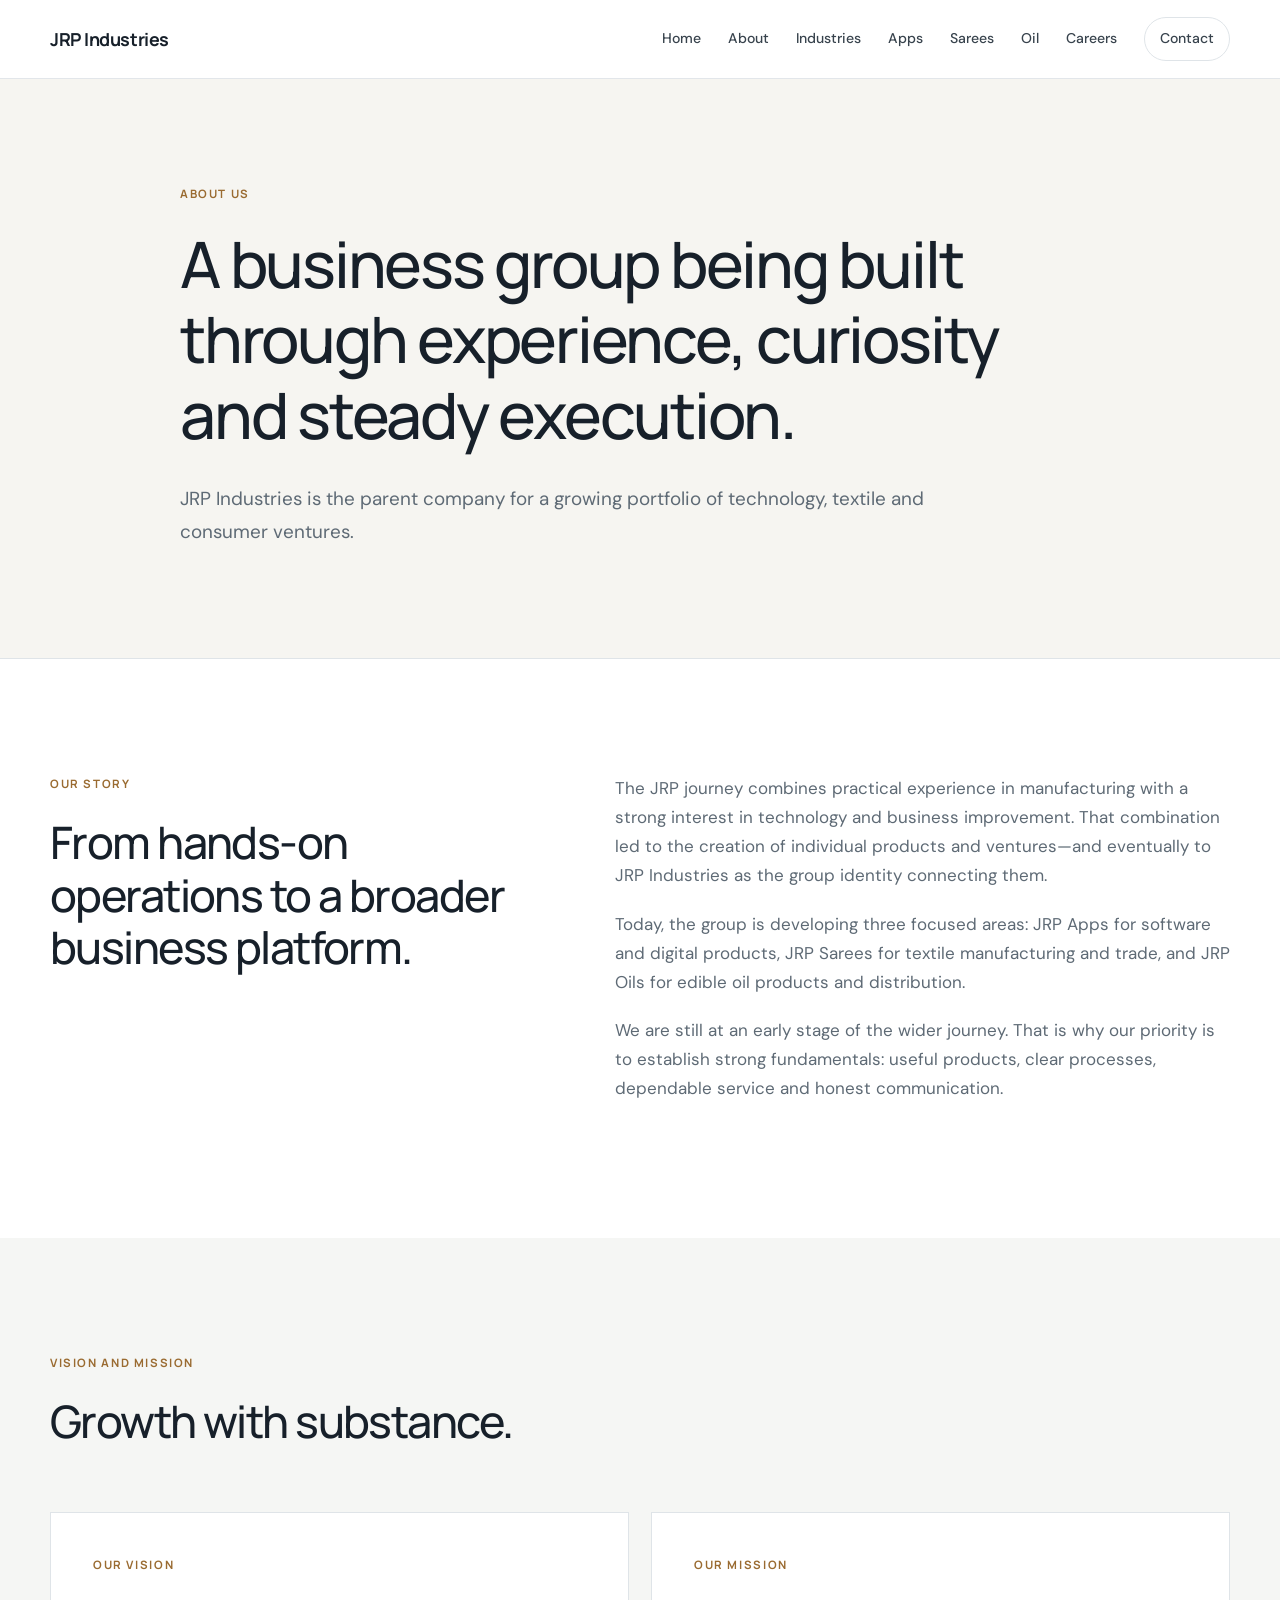
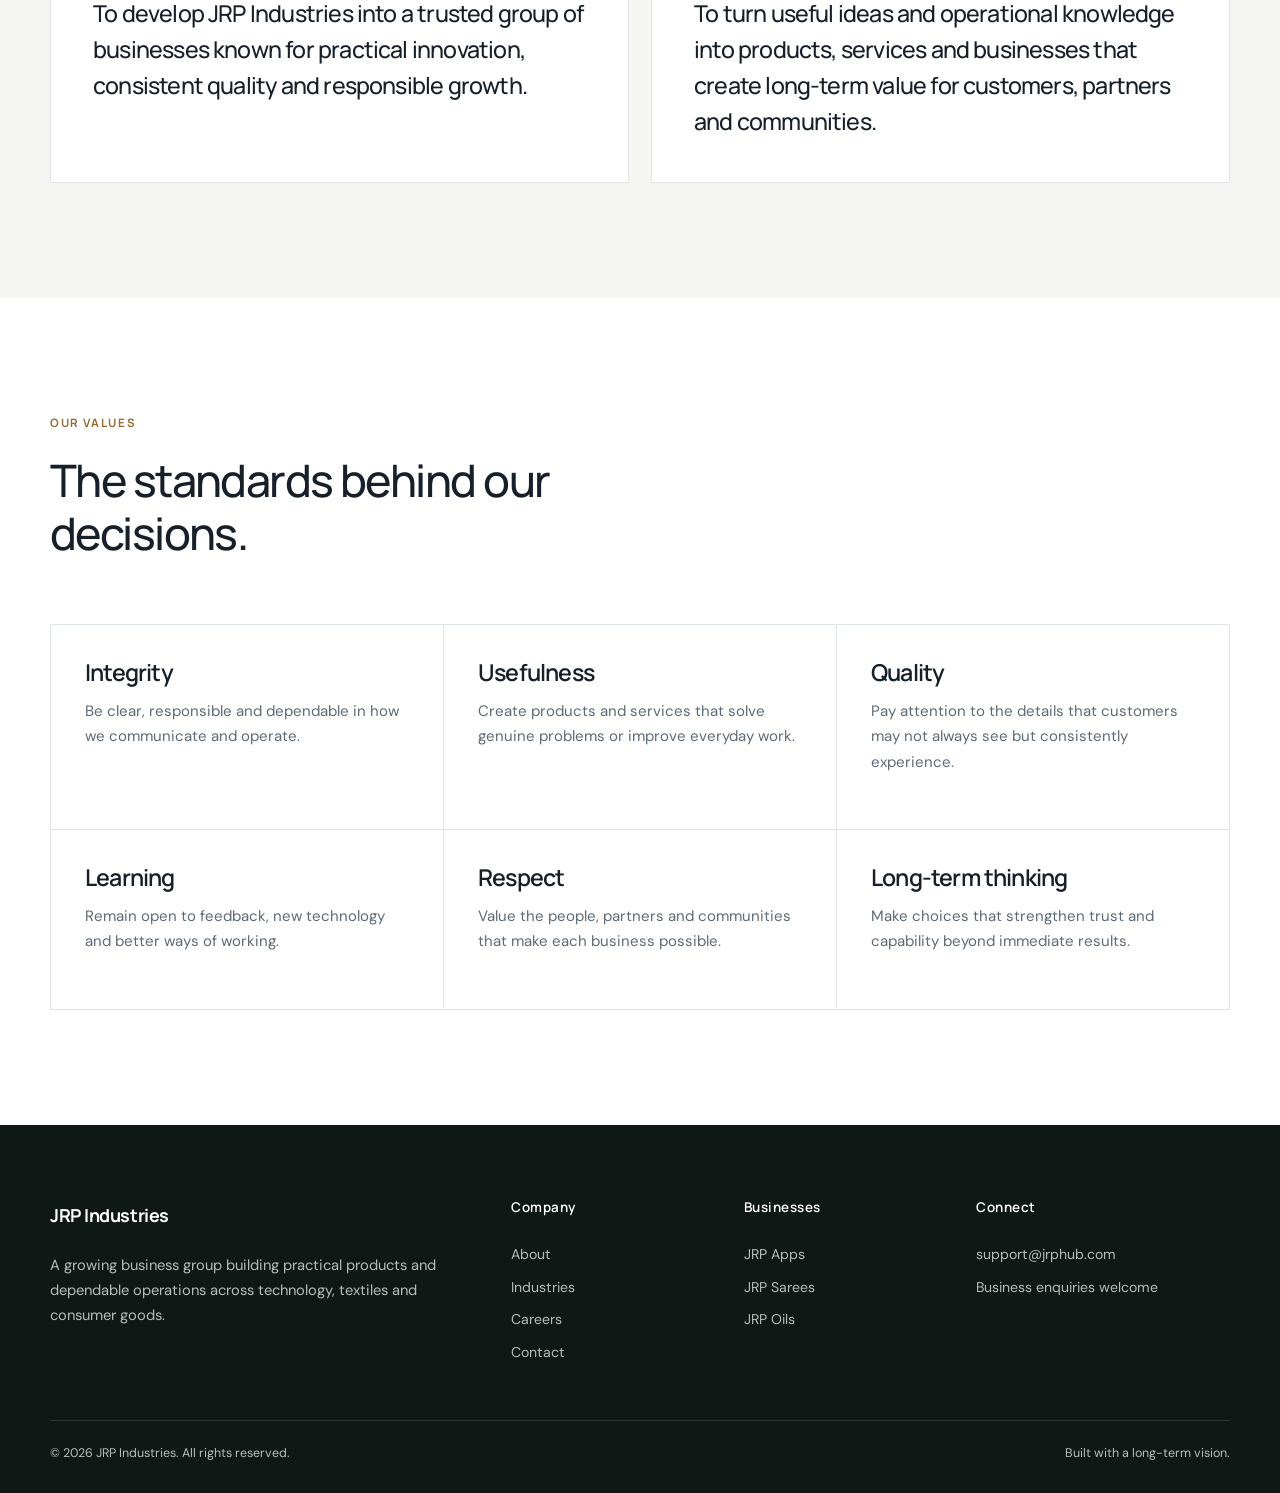
==== commit f5cbaed9: "Redesign JRP Industries website with premium detailed corporate theme" ====
--- a/about.html
+++ b/about.html
@@ -1 +1 @@
-<!doctype html><html lang="en"><head><meta charset="utf-8"><meta name="viewport" content="width=device-width,initial-scale=1"><title>About JRP Industries | Our Story, Vision and Values</title><meta name="description" content="Learn about JRP Industries, our story, leadership philosophy, vision, mission and core values."><meta property="og:title" content="About JRP Industries | Our Story, Vision and Values"><meta property="og:description" content="Learn about JRP Industries, our story, leadership philosophy, vision, mission and core values."><meta property="og:type" content="website"><meta property="og:url" content="https://jrphub.com"><meta name="twitter:card" content="summary_large_image"><link rel="preconnect" href="https://fonts.googleapis.com"><link rel="preconnect" href="https://fonts.gstatic.com" crossorigin><link href="https://fonts.googleapis.com/css2?family=Inter:wght@400;500;600;700;800&family=Poppins:wght@600;700;800&display=swap" rel="stylesheet"><link rel="stylesheet" href="css/style.css"><link rel="stylesheet" href="css/responsive.css"><link rel="stylesheet" href="css/animations.css"></head><body><a class="skip-link" href="#main">Skip to content</a><header class="site-header"><div class="container nav"><a class="brand brand-text" href="index.html" aria-label="JRP Industries home">JRP Industries</a><nav class="nav-links" aria-label="Primary"><a href="index.html">Home</a><a href="about.html">About</a><a href="industries.html">Industries</a><a href="https://apps.jrphub.com">Apps</a><a href="https://sarees.jrphub.com">Sarees</a><a href="https://oil.jrphub.com">Oil</a><a href="contact.html">Contact</a><a href="careers.html">Careers</a></nav><div class="nav-actions"><a class="btn btn-primary" href="contact.html">Contact Us</a><button class="menu-toggle" aria-label="Toggle menu" aria-expanded="false">☰</button></div></div></header><main id="main"><section class="page-hero"><div class="container"><span class="eyebrow">About JRP Industries</span><h1>Built on ambition. Guided by integrity.</h1><p>JRP Industries is a diversified business platform focused on creating trusted, future-ready companies.</p></div></section><section class="section"><div class="container split"><div><span class="eyebrow">Our story</span><h2 class="section-title">A parent company designed for meaningful growth.</h2><p class="section-copy">JRP Industries was formed to unify a growing portfolio of businesses under one purpose: build dependable products, apply technology intelligently and create long-term value for customers, partners and communities.</p><p style="margin-top:18px">Our journey spans software, mobile applications, saree manufacturing, powerloom operations and edible oils. Each division has its own market focus while sharing common standards for integrity, quality and execution.</p></div><div class="split-media"><img src="assets/images/about.svg" alt="About JRP Industries"></div></div></section><section class="section alt"><div class="container grid grid-2"><article class="card icon-card"><div class="icon">◎</div><h3>Vision</h3><p>To become a respected diversified group that builds trusted businesses and improves everyday life.</p></article><article class="card icon-card"><div class="icon">✦</div><h3>Mission</h3><p>To transform practical ideas into scalable businesses through disciplined execution, technology and customer understanding.</p></article></div></section><section class="section dark-section"><div class="container center"><span class="eyebrow">Leadership philosophy</span><h2 class="section-title">Responsible ownership. Clear direction. Empowered teams.</h2><p class="section-copy">Our leadership approach combines entrepreneurial speed with accountability. We set a clear direction, empower capable teams and review progress through measurable outcomes.</p><div class="values grid grid-3" style="margin-top:48px"><article class="card"><h3>Integrity</h3><p>Do what is right, even when it is difficult.</p></article><article class="card"><h3>Innovation</h3><p>Improve continuously and challenge assumptions.</p></article><article class="card"><h3>Excellence</h3><p>Deliver work that earns confidence.</p></article><article class="card"><h3>Trust</h3><p>Build relationships through consistency.</p></article><article class="card"><h3>Customer Focus</h3><p>Understand needs before designing solutions.</p></article><article class="card"><h3>Sustainability</h3><p>Grow with respect for resources and communities.</p></article></div></div></section><section class="section"><div class="container"><div class="cta"><h2>Our future is intentionally diversified.</h2><p>We will continue exploring businesses where JRP can combine operational strength, technology and strong customer demand.</p><a class="btn btn-primary" href="industries.html">Explore Our Industries →</a></div></div></section></main><footer class="footer"><div class="container"><div class="footer-grid"><div><a class="brand brand-text footer-brand" href="index.html">JRP Industries</a><p style="margin-top:20px;max-width:360px">Building enduring businesses across technology, textiles, manufacturing and consumer products.</p><div class="socials"><a href="#" aria-label="LinkedIn">in</a><a href="#" aria-label="Instagram">◎</a><a href="#" aria-label="YouTube">▶</a></div></div><div><h4>Company</h4><div class="footer-links"><a href="about.html">About</a><a href="careers.html">Careers</a><a href="contact.html">Contact</a></div></div><div><h4>Businesses</h4><div class="footer-links"><a href="industries.html">Industries</a><a href="https://apps.jrphub.com">JRP Apps</a><a href="https://sarees.jrphub.com">JRP Sarees</a><a href="https://oil.jrphub.com">JRP Oils</a></div></div><div><h4>Legal</h4><div class="footer-links"><a href="#">Privacy Policy</a><a href="#">Terms</a><a href="mailto:support@jrphub.com">support@jrphub.com</a></div></div></div><div class="footer-bottom"><span>© <span data-year></span> JRP Industries. All rights reserved.</span><span>Designed for long-term growth.</span></div></div></footer><div class="toast">Thank you. Your inquiry has been recorded.</div><script src="js/main.js"></script><script src="js/animations.js"></script></body></html>+<!doctype html><html lang="en"><head><meta charset="utf-8"><meta name="viewport" content="width=device-width,initial-scale=1"><title>About JRP Industries | Our Story and Direction</title><meta name="description" content="Learn about JRP Industries, its business approach, values and plans across technology, textiles and consumer products."><meta property="og:title" content="About JRP Industries | Our Story and Direction"><meta property="og:description" content="Learn about JRP Industries, its business approach, values and plans across technology, textiles and consumer products."><meta property="og:type" content="website"><meta property="og:url" content="https://jrphub.com"><meta name="twitter:card" content="summary_large_image"><link rel="preconnect" href="https://fonts.googleapis.com"><link rel="preconnect" href="https://fonts.gstatic.com" crossorigin><link href="https://fonts.googleapis.com/css2?family=DM+Sans:wght@400;500;600&family=Manrope:wght@400;500;600;700&display=swap" rel="stylesheet"><link rel="stylesheet" href="css/style.css"><script defer src="js/main.js"></script></head><body><header class="site-header"><div class="shell nav-wrap"><a class="wordmark" href="index.html">JRP Industries</a><button class="nav-toggle" aria-label="Open navigation" aria-expanded="false"><span></span><span></span></button><nav class="nav-menu" aria-label="Primary navigation"><a href="index.html">Home</a><a href="about.html">About</a><a href="industries.html">Industries</a><a href="https://apps.jrphub.com">Apps</a><a href="https://sarees.jrphub.com">Sarees</a><a href="https://oil.jrphub.com">Oil</a><a href="careers.html">Careers</a><a class="nav-contact" href="contact.html">Contact</a></nav></div></header><main><section class="page-hero"><div class="shell narrow"><p class="kicker">About us</p><h1>A business group being built through experience, curiosity and steady execution.</h1><p class="lead">JRP Industries is the parent company for a growing portfolio of technology, textile and consumer ventures.</p></div></section><section class="content-section"><div class="shell two-col"><div><p class="kicker">Our story</p><h2>From hands-on operations to a broader business platform.</h2></div><div><p>The JRP journey combines practical experience in manufacturing with a strong interest in technology and business improvement. That combination led to the creation of individual products and ventures—and eventually to JRP Industries as the group identity connecting them.</p><p>Today, the group is developing three focused areas: JRP Apps for software and digital products, JRP Sarees for textile manufacturing and trade, and JRP Oils for edible oil products and distribution.</p><p>We are still at an early stage of the wider journey. That is why our priority is to establish strong fundamentals: useful products, clear processes, dependable service and honest communication.</p></div></div></section><section class="soft-section"><div class="shell"><div class="section-head"><div><p class="kicker">Vision and mission</p><h2>Growth with substance.</h2></div></div><div class="vision-grid"><article><p class="small-label">Our vision</p><h3>To develop JRP Industries into a trusted group of businesses known for practical innovation, consistent quality and responsible growth.</h3></article><article><p class="small-label">Our mission</p><h3>To turn useful ideas and operational knowledge into products, services and businesses that create long-term value for customers, partners and communities.</h3></article></div></div></section><section class="content-section"><div class="shell"><div class="section-head"><div><p class="kicker">Our values</p><h2>The standards behind our decisions.</h2></div></div><div class="value-grid"><article><h3>Integrity</h3><p>Be clear, responsible and dependable in how we communicate and operate.</p></article><article><h3>Usefulness</h3><p>Create products and services that solve genuine problems or improve everyday work.</p></article><article><h3>Quality</h3><p>Pay attention to the details that customers may not always see but consistently experience.</p></article><article><h3>Learning</h3><p>Remain open to feedback, new technology and better ways of working.</p></article><article><h3>Respect</h3><p>Value the people, partners and communities that make each business possible.</p></article><article><h3>Long-term thinking</h3><p>Make choices that strengthen trust and capability beyond immediate results.</p></article></div></div></section></main><footer class="site-footer"><div class="shell footer-grid"><div><a class="wordmark footer-wordmark" href="index.html">JRP Industries</a><p>A growing business group building practical products and dependable operations across technology, textiles and consumer goods.</p></div><div><h3>Company</h3><a href="about.html">About</a><a href="industries.html">Industries</a><a href="careers.html">Careers</a><a href="contact.html">Contact</a></div><div><h3>Businesses</h3><a href="https://apps.jrphub.com">JRP Apps</a><a href="https://sarees.jrphub.com">JRP Sarees</a><a href="https://oil.jrphub.com">JRP Oils</a></div><div><h3>Connect</h3><a href="mailto:support@jrphub.com">support@jrphub.com</a><span>Business enquiries welcome</span></div></div><div class="shell footer-bottom"><span>© 2026 JRP Industries. All rights reserved.</span><span>Built with a long-term vision.</span></div></footer></body></html>
--- a/css/style.css
+++ b/css/style.css
@@ -1,9 +1,3 @@
-:root{--primary:#0F172A;--secondary:#2563EB;--accent:#F59E0B;--bg:#fff;--surface:#F8FAFC;--dark:#111827;--text:#334155;--muted:#64748B;--border:#E2E8F0;--radius:24px;--shadow:0 20px 60px rgba(15,23,42,.10);--container:min(1180px,calc(100% - 40px));}
-*{box-sizing:border-box;margin:0;padding:0}html{scroll-behavior:smooth}body{font-family:Inter,system-ui,sans-serif;color:var(--text);background:var(--bg);line-height:1.7;-webkit-font-smoothing:antialiased}h1,h2,h3,h4{font-family:Poppins,Inter,sans-serif;color:var(--primary);line-height:1.15}a{text-decoration:none;color:inherit}img{max-width:100%;display:block}button,input,textarea{font:inherit}.container{width:var(--container);margin:auto}.section{padding:110px 0}.section.alt{background:var(--surface)}.eyebrow{display:inline-flex;align-items:center;gap:9px;color:var(--secondary);font-size:.8rem;font-weight:800;letter-spacing:.14em;text-transform:uppercase;margin-bottom:18px}.eyebrow:before{content:"";width:28px;height:2px;background:var(--accent)}.section-title{font-size:clamp(2rem,4vw,3.55rem);max-width:760px;margin-bottom:20px}.section-copy{font-size:1.06rem;color:var(--muted);max-width:720px}.center{text-align:center}.center .section-copy,.center .section-title{margin-left:auto;margin-right:auto}.grid{display:grid;gap:28px}.grid-2{grid-template-columns:repeat(2,1fr)}.grid-3{grid-template-columns:repeat(3,1fr)}.grid-4{grid-template-columns:repeat(4,1fr)}
-.site-header{position:fixed;inset:0 0 auto;z-index:1000;padding:18px 0;transition:.35s}.site-header.scrolled{padding:10px 0;background:rgba(255,255,255,.86);backdrop-filter:blur(18px);box-shadow:0 8px 30px rgba(15,23,42,.08);border-bottom:1px solid rgba(226,232,240,.8)}.nav{display:flex;align-items:center;justify-content:space-between}.brand img{width:220px}.nav-links{display:flex;align-items:center;gap:30px}.nav-links a{font-weight:700;font-size:.93rem;color:#334155;position:relative}.nav-links a:after{content:"";position:absolute;left:0;right:100%;bottom:-7px;height:2px;background:var(--secondary);transition:.25s}.nav-links a:hover:after,.nav-links a.active:after{right:0}.nav-actions{display:flex;align-items:center;gap:12px}.menu-toggle{display:none;border:0;background:var(--surface);width:44px;height:44px;border-radius:13px;font-size:1.3rem}.btn{display:inline-flex;align-items:center;justify-content:center;gap:10px;padding:14px 22px;border-radius:14px;font-weight:800;border:1px solid transparent;transition:.3s;cursor:pointer}.btn-primary{background:linear-gradient(135deg,var(--secondary),#1D4ED8);color:white;box-shadow:0 12px 30px rgba(37,99,235,.28)}.btn-primary:hover{transform:translateY(-3px);box-shadow:0 18px 35px rgba(37,99,235,.34)}.btn-secondary{background:white;border-color:var(--border);color:var(--primary)}.btn-secondary:hover{transform:translateY(-3px);box-shadow:var(--shadow)}.btn-dark{background:var(--primary);color:#fff}.hero{min-height:100vh;display:flex;align-items:center;padding:140px 0 80px;position:relative;overflow:hidden;background:radial-gradient(circle at 12% 10%,#DBEAFE 0,transparent 32%),radial-gradient(circle at 90% 15%,#FEF3C7 0,transparent 28%),linear-gradient(180deg,#fff,#F8FAFC)}.hero:before{content:"";position:absolute;width:480px;height:480px;border:1px solid rgba(37,99,235,.12);border-radius:50%;left:-230px;bottom:-230px}.hero-grid{display:grid;grid-template-columns:1.05fr .95fr;align-items:center;gap:40px}.hero h1{font-size:clamp(3.2rem,6vw,6rem);letter-spacing:-.055em;margin-bottom:25px}.hero h1 span{background:linear-gradient(100deg,var(--secondary),#7C3AED,var(--accent));background-size:200% auto;-webkit-background-clip:text;color:transparent;animation:gradientMove 7s linear infinite}.hero p{font-size:1.2rem;color:var(--muted);max-width:650px}.hero-actions{display:flex;gap:14px;margin-top:34px;flex-wrap:wrap}.hero-visual{position:relative;animation:float 7s ease-in-out infinite}.trust-line{display:flex;gap:24px;align-items:center;margin-top:45px;color:var(--muted);font-size:.9rem}.trust-line strong{color:var(--primary)}
-.stat-strip{margin-top:-45px;position:relative;z-index:3}.stats{background:rgba(255,255,255,.92);backdrop-filter:blur(16px);border:1px solid var(--border);border-radius:26px;padding:30px;display:grid;grid-template-columns:repeat(4,1fr);box-shadow:var(--shadow)}.stat{text-align:center;border-right:1px solid var(--border)}.stat:last-child{border:0}.stat strong{display:block;color:var(--primary);font:800 2rem Poppins}.stat span{color:var(--muted);font-size:.9rem}.card{background:#fff;border:1px solid var(--border);border-radius:var(--radius);overflow:hidden;transition:.35s;position:relative}.card:hover{transform:translateY(-9px);box-shadow:var(--shadow);border-color:#BFDBFE}.card-image{height:250px;overflow:hidden;background:var(--surface)}.card-image img{width:100%;height:100%;object-fit:cover;transition:.6s}.card:hover .card-image img{transform:scale(1.04)}.card-body{padding:28px}.card h3{font-size:1.4rem;margin-bottom:12px}.card p{color:var(--muted);margin-bottom:20px}.text-link{display:inline-flex;align-items:center;gap:9px;color:var(--secondary);font-weight:800}.icon-card{padding:30px}.icon{width:54px;height:54px;border-radius:17px;display:grid;place-items:center;background:#EFF6FF;color:var(--secondary);font-size:1.45rem;margin-bottom:20px}.icon-card:nth-child(3n+2) .icon{background:#FFF7ED;color:#EA580C}.icon-card:nth-child(3n+3) .icon{background:#F5F3FF;color:#7C3AED}.split{display:grid;grid-template-columns:1fr 1fr;gap:70px;align-items:center}.split-media img{border-radius:32px;box-shadow:var(--shadow)}.feature-list{margin-top:28px;display:grid;gap:16px}.feature-item{display:flex;gap:14px}.check{flex:0 0 30px;height:30px;border-radius:50%;display:grid;place-items:center;background:#DCFCE7;color:#15803D;font-weight:900}.dark-section{background:var(--primary);color:#CBD5E1;position:relative;overflow:hidden}.dark-section h2,.dark-section h3{color:#fff}.dark-section:after{content:"";position:absolute;width:420px;height:420px;border-radius:50%;background:rgba(37,99,235,.2);filter:blur(20px);right:-180px;top:-170px}.values .card{padding:28px;background:rgba(255,255,255,.06);border-color:rgba(255,255,255,.12);backdrop-filter:blur(8px)}.values .card h3{color:white}.values .card p{color:#94A3B8}.timeline{position:relative;margin-top:55px}.timeline:before{content:"";position:absolute;left:50%;top:0;bottom:0;width:2px;background:var(--border)}.timeline-item{width:50%;padding:0 50px 46px;position:relative}.timeline-item:nth-child(even){margin-left:50%}.timeline-dot{position:absolute;top:5px;width:18px;height:18px;border:4px solid white;background:var(--secondary);border-radius:50%;box-shadow:0 0 0 4px #BFDBFE}.timeline-item:nth-child(odd) .timeline-dot{right:-9px}.timeline-item:nth-child(even) .timeline-dot{left:-9px}.timeline-year{color:var(--accent);font-weight:900;margin-bottom:8px}.business-card{min-height:500px;display:flex;align-items:flex-end;padding:34px;color:white;background-size:cover;background-position:center;position:relative;border-radius:30px;overflow:hidden}.business-card:before{content:"";position:absolute;inset:0;background:linear-gradient(180deg,transparent 10%,rgba(15,23,42,.88) 90%)}.business-content{position:relative;z-index:2}.business-card h3{color:#fff;font-size:2rem}.business-card p{color:#CBD5E1;max-width:480px;margin:12px 0 22px}.cta{padding:70px;border-radius:36px;background:linear-gradient(120deg,var(--primary),#1E3A8A);color:white;position:relative;overflow:hidden}.cta:after{content:"";position:absolute;width:300px;height:300px;border-radius:50%;background:rgba(245,158,11,.2);right:-80px;top:-100px}.cta h2{color:white;font-size:clamp(2.2rem,5vw,4rem);max-width:750px}.cta p{color:#CBD5E1;max-width:650px;margin:20px 0 28px}.contact-card{padding:30px}.contact-row{display:flex;gap:15px;margin-bottom:22px}.contact-row strong{display:block;color:var(--primary)}.map{min-height:350px;border-radius:26px;background:linear-gradient(135deg,#E2E8F0,#F8FAFC);display:grid;place-items:center;color:var(--muted);border:1px solid var(--border)}
-.page-hero{padding:175px 0 95px;background:radial-gradient(circle at 85% 0,#DBEAFE,transparent 35%),var(--surface)}.page-hero h1{font-size:clamp(2.8rem,6vw,5rem);max-width:840px}.page-hero p{font-size:1.15rem;color:var(--muted);max-width:720px;margin-top:20px}.app-card{padding:28px}.app-top{display:flex;align-items:center;gap:18px}.app-icon{width:72px;height:72px;border-radius:20px;display:grid;place-items:center;background:linear-gradient(135deg,var(--secondary),#7C3AED);color:#fff;font-size:1.7rem;font-weight:900}.badge{display:inline-flex;padding:7px 11px;border-radius:999px;background:#ECFDF5;color:#047857;font-size:.76rem;font-weight:800;margin-top:16px}.job{padding:26px;display:flex;align-items:center;justify-content:space-between;gap:20px}.job-meta{color:var(--muted);font-size:.9rem}.form{display:grid;gap:18px}.form-group{display:grid;gap:8px}.form label{font-weight:700;color:var(--primary)}.form input,.form textarea,.form select{width:100%;padding:15px 17px;border:1px solid var(--border);border-radius:13px;background:white;outline:none}.form input:focus,.form textarea:focus{border-color:var(--secondary);box-shadow:0 0 0 4px #DBEAFE}.form textarea{min-height:150px;resize:vertical}.footer{background:#07101F;color:#94A3B8;padding:80px 0 25px}.footer-grid{display:grid;grid-template-columns:1.5fr repeat(3,1fr);gap:50px}.footer .brand img{filter:brightness(0) invert(1);opacity:.95}.footer h4{color:#fff;margin-bottom:18px}.footer-links{display:grid;gap:10px}.footer a:hover{color:white}.socials{display:flex;gap:10px;margin-top:22px}.socials a{width:40px;height:40px;border-radius:12px;background:rgba(255,255,255,.07);display:grid;place-items:center}.footer-bottom{margin-top:55px;padding-top:22px;border-top:1px solid rgba(255,255,255,.1);display:flex;justify-content:space-between;font-size:.88rem}.reveal{opacity:0;transform:translateY(28px);transition:.75s ease}.reveal.visible{opacity:1;transform:none}.skip-link{position:absolute;left:-9999px}.skip-link:focus{left:12px;top:12px;z-index:9999;background:white;padding:12px}.toast{position:fixed;right:24px;bottom:24px;background:var(--primary);color:#fff;padding:14px 18px;border-radius:12px;box-shadow:var(--shadow);z-index:2000;display:none}
-@keyframes gradientMove{to{background-position:200% center}}@keyframes float{50%{transform:translateY(-16px) rotate(1deg)}}
-
-/* Text-only corporate identity: no image logo */
-.brand-text{display:inline-flex;align-items:center;color:var(--dark);font-family:Poppins,Inter,sans-serif;font-size:1.25rem;font-weight:800;letter-spacing:-.035em;line-height:1;text-decoration:none;white-space:nowrap}.site-header.scrolled .brand-text{color:var(--dark)}.footer .brand-text{color:#fff;font-size:1.3rem}.footer-brand{margin-bottom:0}
+:root{--ink:#17202a;--muted:#5e6a75;--line:#dfe4e8;--paper:#fff;--soft:#f5f6f4;--dark:#14231f;--accent:#9a6b31;--max:1180px}*{box-sizing:border-box}html{scroll-behavior:smooth}body{margin:0;color:var(--ink);font-family:"DM Sans",sans-serif;font-size:17px;line-height:1.7;background:var(--paper)}a{color:inherit;text-decoration:none}p{margin:0 0 1.25rem}h1,h2,h3{font-family:Manrope,sans-serif;color:var(--ink);margin:0;line-height:1.18;letter-spacing:-.035em}h1{font-size:clamp(2.75rem,5.4vw,5.4rem);font-weight:500;max-width:970px}h2{font-size:clamp(2rem,3.5vw,3.45rem);font-weight:500}h3{font-size:1.45rem;font-weight:600}.shell{width:min(calc(100% - 48px),var(--max));margin:auto}.narrow{max-width:920px}.site-header{position:sticky;top:0;z-index:20;background:rgba(255,255,255,.94);backdrop-filter:blur(18px);border-bottom:1px solid rgba(223,228,232,.9)}.nav-wrap{height:78px;display:flex;align-items:center;justify-content:space-between}.wordmark{font-family:Manrope,sans-serif;font-size:1.12rem;font-weight:700;letter-spacing:-.025em}.nav-menu{display:flex;align-items:center;gap:27px;font-size:.88rem;font-weight:500}.nav-menu a{color:#38434d}.nav-menu a:hover{color:#000}.nav-contact{border:1px solid var(--line);padding:9px 15px;border-radius:999px}.nav-toggle{display:none;background:none;border:0;padding:8px}.nav-toggle span{display:block;width:24px;height:1px;background:var(--ink);margin:6px}.hero{padding:105px 0 90px;background:linear-gradient(135deg,#faf9f6 0%,#f3f5f2 55%,#ecefea 100%);border-bottom:1px solid var(--line)}.hero-layout{display:grid;grid-template-columns:1.45fr .75fr;gap:80px;align-items:end}.kicker,.business-type,.small-label{font-family:Manrope,sans-serif;text-transform:uppercase;letter-spacing:.14em;font-size:.72rem;font-weight:700;color:var(--accent);margin-bottom:22px}.lead{font-size:1.18rem;line-height:1.75;color:var(--muted);max-width:780px;margin-top:30px}.actions{display:flex;gap:14px;margin-top:36px;flex-wrap:wrap}.button{display:inline-flex;align-items:center;justify-content:center;min-height:50px;padding:0 21px;border-radius:3px;font-weight:600;font-size:.92rem;border:1px solid transparent;cursor:pointer}.primary{background:var(--dark);color:#fff}.quiet{border-color:#bfc6c8;background:transparent}.hero-panel{background:rgba(255,255,255,.68);border:1px solid #daddd8;padding:32px}.panel-label{font-size:.76rem;text-transform:uppercase;letter-spacing:.12em;color:var(--muted);padding-bottom:20px;border-bottom:1px solid var(--line)}.panel-item{display:grid;grid-template-columns:38px 1fr;gap:8px;padding:22px 0;border-bottom:1px solid var(--line)}.panel-item:last-child{border-bottom:0;padding-bottom:0}.panel-item span{font-size:.72rem;color:var(--accent)}.panel-item strong{font-family:Manrope;font-weight:600}.panel-item p{font-size:.9rem;line-height:1.55;color:var(--muted);margin:.35rem 0 0}.intro,.content-section{padding:115px 0}.two-col{display:grid;grid-template-columns:.85fr 1.15fr;gap:110px}.two-col>div:last-child{color:var(--muted)}.text-link{display:inline-block;color:var(--ink);font-weight:600;border-bottom:1px solid #9da5aa;padding-bottom:3px;margin-top:12px}.businesses,.soft-section,.approach{padding:115px 0;background:var(--soft)}.section-head{display:grid;grid-template-columns:1.2fr .8fr;gap:80px;align-items:end;margin-bottom:64px}.section-head>p{color:var(--muted);max-width:500px}.business-list{border-top:1px solid #cfd4d5}.business-row{display:grid;grid-template-columns:80px 1fr 60px;gap:30px;padding:54px 0;border-bottom:1px solid #cfd4d5;align-items:start}.business-number{font-family:Manrope;color:#8a949a;font-size:.82rem}.business-row h3{font-size:clamp(2rem,3.4vw,3.15rem);font-weight:500;margin-bottom:16px}.business-row p{max-width:800px;color:var(--muted)}.tags{display:flex;gap:9px;flex-wrap:wrap;margin-top:20px}.tags span,.status{border:1px solid #cfd4d5;padding:5px 10px;border-radius:999px;font-size:.72rem;color:#59656d}.round-link{width:46px;height:46px;border:1px solid #aeb6b7;border-radius:50%;display:grid;place-items:center;font-size:1.15rem}.principles{display:grid;grid-template-columns:repeat(4,1fr);border-top:1px solid #cfd4d5}.principles article{padding:35px 26px 0 0}.principles span{font-size:.72rem;color:var(--accent)}.principles h3{font-size:1.15rem;margin:18px 0 12px}.principles p{font-size:.92rem;color:var(--muted)}.founder-note{padding:110px 0}.note-card{max-width:1000px;border-left:3px solid var(--accent);padding:18px 0 18px 55px}.note-card blockquote{font-family:Manrope;font-size:clamp(1.7rem,3.5vw,3.1rem);line-height:1.42;letter-spacing:-.03em;margin:0 0 28px;color:var(--ink)}.note-copy{color:var(--muted);max-width:760px}.cta{background:var(--dark);padding:80px 0;color:#fff}.cta-inner{display:flex;align-items:end;justify-content:space-between;gap:50px}.cta h2{color:#fff;max-width:790px}.light{color:#c8a879}.light-button{background:#fff;color:var(--dark)}.page-hero{padding:105px 0 90px;background:#f6f5f1;border-bottom:1px solid var(--line)}.page-hero h1{font-size:clamp(2.6rem,5vw,4.9rem)}.vision-grid{display:grid;grid-template-columns:1fr 1fr;gap:22px}.vision-grid article{background:#fff;border:1px solid var(--line);padding:42px}.vision-grid h3{font-size:1.45rem;line-height:1.55;font-weight:500}.value-grid{display:grid;grid-template-columns:repeat(3,1fr);gap:1px;background:var(--line);border:1px solid var(--line)}.value-grid article{background:#fff;padding:34px}.value-grid p{font-size:.94rem;color:var(--muted);margin-top:12px}.industry-detail{display:grid;grid-template-columns:110px minmax(0,820px);gap:55px}.industry-index{font-family:Manrope;font-size:.85rem;color:#8c969c;border-top:1px solid #adb5b7;padding-top:12px}.industry-detail h2{margin-bottom:26px}.industry-detail p{color:var(--muted)}.clean-list{padding:0;margin:26px 0 32px;list-style:none;border-top:1px solid var(--line)}.clean-list li{padding:13px 0;border-bottom:1px solid var(--line)}.app-grid{display:grid;grid-template-columns:repeat(3,1fr);gap:18px}.app-grid article{border:1px solid var(--line);padding:30px;min-height:300px;display:flex;flex-direction:column}.app-mark{width:44px;height:44px;background:var(--dark);color:#fff;display:grid;place-items:center;font-family:Manrope;font-weight:700;margin-bottom:45px}.app-grid p{color:var(--muted);font-size:.94rem}.app-grid .status{margin-top:auto;align-self:flex-start}.open-role{display:flex;justify-content:space-between;align-items:center;gap:60px}.open-role>div{max-width:760px}.open-role p{color:var(--muted)}.contact-layout{display:grid;grid-template-columns:.8fr 1.2fr;gap:90px}.contact-info h2{margin-bottom:36px}.contact-item{border-top:1px solid var(--line);padding:18px 0;display:grid;gap:3px}.contact-item span{font-size:.78rem;color:var(--muted)}.contact-item a{font-family:Manrope;font-weight:600}.contact-note{font-size:.9rem;color:var(--muted);margin-top:25px}.contact-form{background:var(--soft);padding:38px}.contact-form label{display:grid;gap:8px;font-size:.82rem;font-weight:600;margin-bottom:20px}.field-row{display:grid;grid-template-columns:1fr 1fr;gap:18px}.contact-form input,.contact-form select,.contact-form textarea{width:100%;border:1px solid #cdd3d4;background:#fff;padding:13px 14px;font:inherit;border-radius:0}.form-note{font-size:.78rem;color:var(--muted);margin:14px 0 0}.site-footer{background:#101815;color:#b5bfba;padding:75px 0 28px}.footer-grid{display:grid;grid-template-columns:1.6fr .7fr .7fr 1fr;gap:55px}.footer-grid p{max-width:440px;font-size:.92rem;margin-top:22px}.footer-grid h3{color:#fff;font-size:.84rem;margin-bottom:18px;letter-spacing:.04em}.footer-grid>div:not(:first-child){display:flex;flex-direction:column;gap:9px;font-size:.88rem}.footer-wordmark{color:#fff}.footer-bottom{border-top:1px solid #2a3430;margin-top:55px;padding-top:22px;display:flex;justify-content:space-between;font-size:.78rem}.reveal{opacity:0;transform:translateY(18px);transition:opacity .7s ease,transform .7s ease}.reveal.visible{opacity:1;transform:none}
+@media(max-width:900px){.nav-toggle{display:block}.nav-menu{display:none;position:absolute;top:78px;left:0;right:0;background:#fff;padding:25px;flex-direction:column;align-items:flex-start;border-bottom:1px solid var(--line)}.nav-menu.open{display:flex}.hero-layout,.two-col,.section-head,.contact-layout{grid-template-columns:1fr;gap:45px}.hero{padding-top:75px}.hero-panel{max-width:620px}.principles{grid-template-columns:1fr 1fr}.app-grid,.value-grid{grid-template-columns:1fr 1fr}.footer-grid{grid-template-columns:1fr 1fr}.industry-detail{grid-template-columns:65px 1fr}.cta-inner,.open-role{align-items:flex-start;flex-direction:column}}@media(max-width:600px){body{font-size:16px}.shell{width:min(calc(100% - 30px),var(--max))}.nav-wrap{height:68px}.nav-menu{top:68px}.hero,.page-hero{padding:70px 0}.intro,.content-section,.businesses,.soft-section,.approach,.founder-note{padding:75px 0}.business-row{grid-template-columns:45px 1fr}.round-link{grid-column:2}.principles,.app-grid,.value-grid,.vision-grid,.footer-grid,.field-row{grid-template-columns:1fr}.note-card{padding-left:24px}.industry-detail{grid-template-columns:1fr;gap:20px}.industry-index{width:60px}.contact-form{padding:24px}.footer-bottom{flex-direction:column;gap:8px}.cta{padding:60px 0}}
+@media(prefers-reduced-motion:reduce){*{scroll-behavior:auto}.reveal{opacity:1;transform:none;transition:none}}
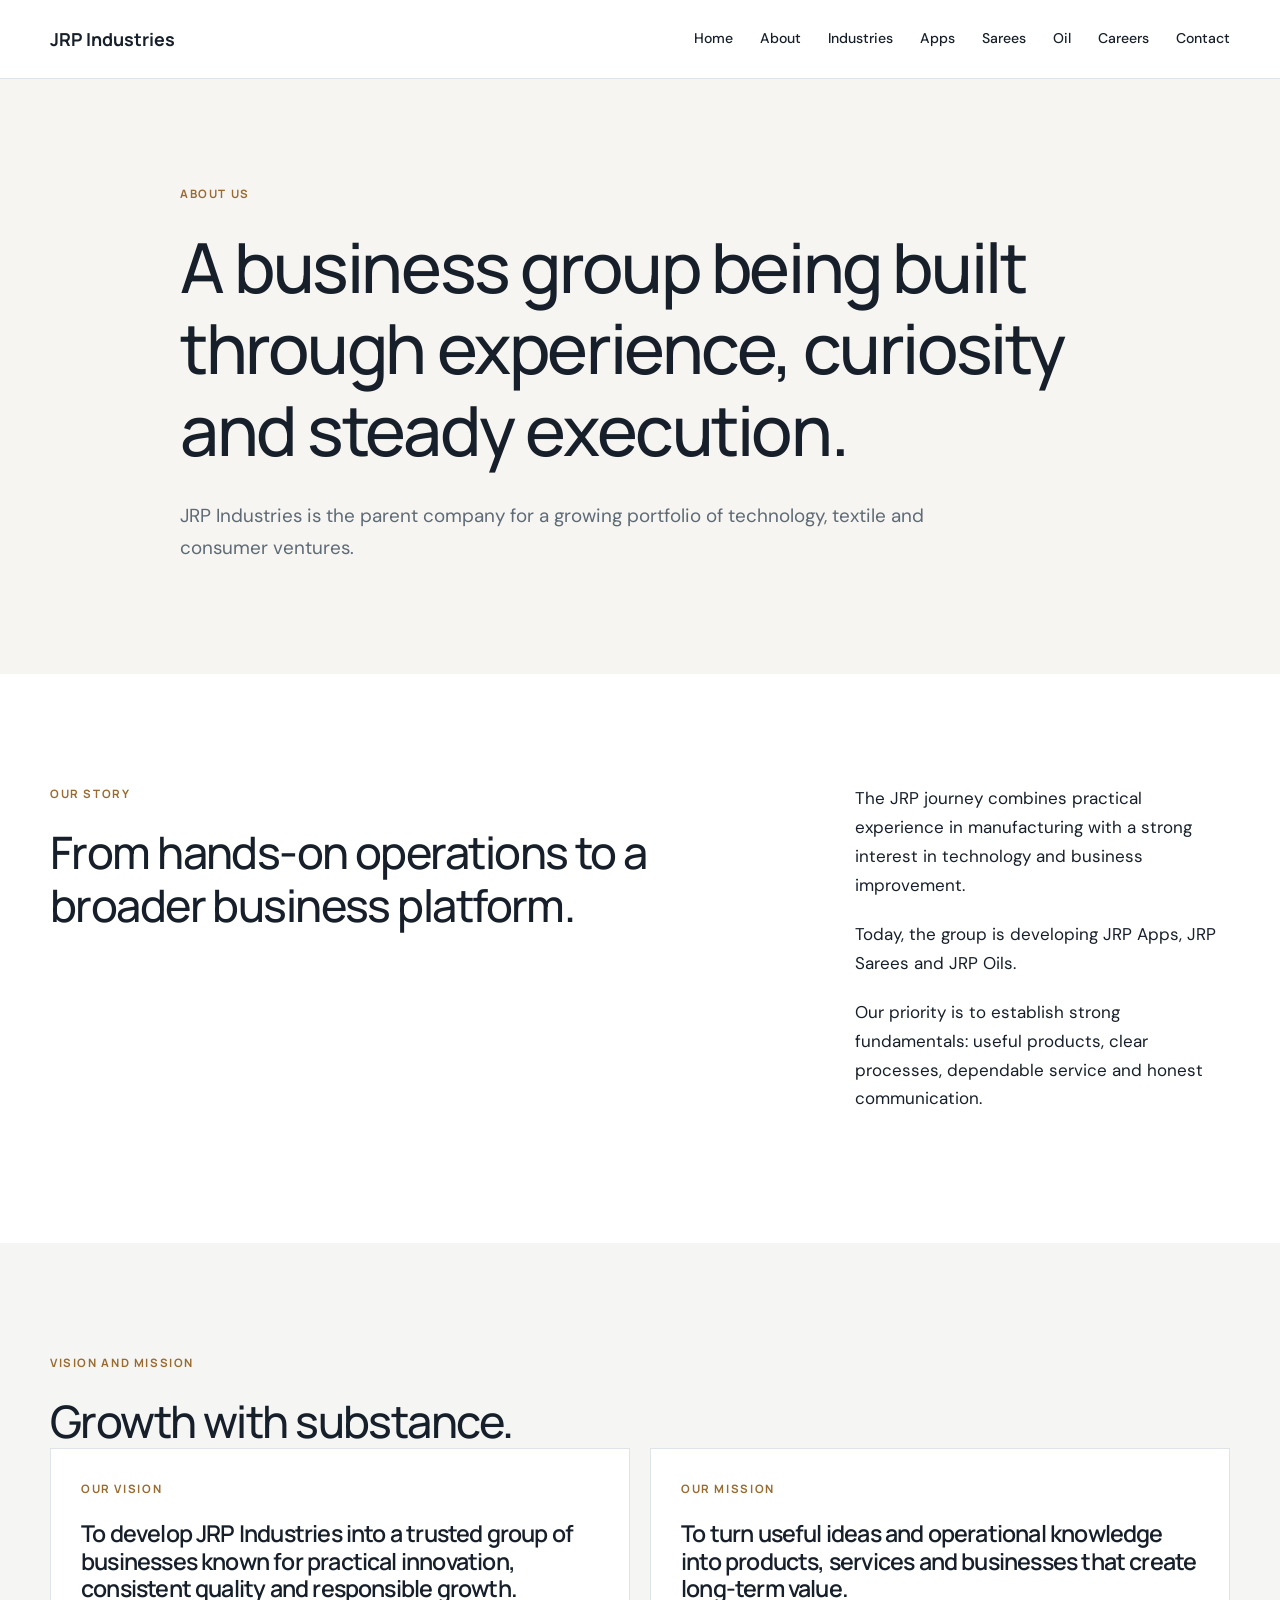
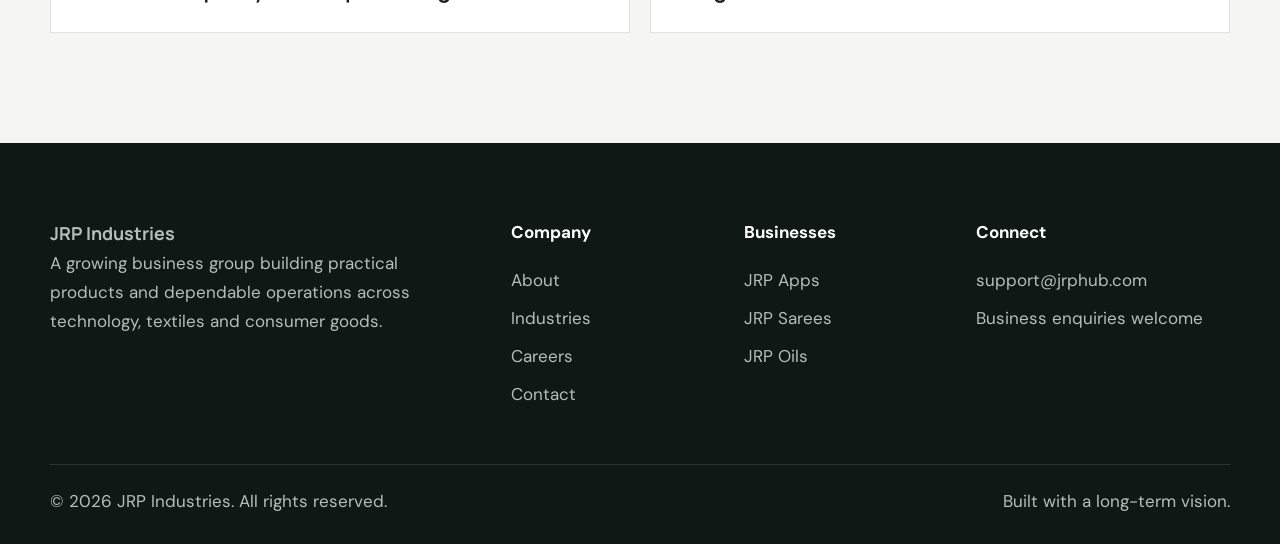
==== commit 79971cf0: "Upgrade JRP website SEO accessibility and performance" ====
--- a/about.html
+++ b/about.html
@@ -1 +1 @@
-<!doctype html><html lang="en"><head><meta charset="utf-8"><meta name="viewport" content="width=device-width,initial-scale=1"><title>About JRP Industries | Our Story and Direction</title><meta name="description" content="Learn about JRP Industries, its business approach, values and plans across technology, textiles and consumer products."><meta property="og:title" content="About JRP Industries | Our Story and Direction"><meta property="og:description" content="Learn about JRP Industries, its business approach, values and plans across technology, textiles and consumer products."><meta property="og:type" content="website"><meta property="og:url" content="https://jrphub.com"><meta name="twitter:card" content="summary_large_image"><link rel="preconnect" href="https://fonts.googleapis.com"><link rel="preconnect" href="https://fonts.gstatic.com" crossorigin><link href="https://fonts.googleapis.com/css2?family=DM+Sans:wght@400;500;600&family=Manrope:wght@400;500;600;700&display=swap" rel="stylesheet"><link rel="stylesheet" href="css/style.css"><script defer src="js/main.js"></script></head><body><header class="site-header"><div class="shell nav-wrap"><a class="wordmark" href="index.html">JRP Industries</a><button class="nav-toggle" aria-label="Open navigation" aria-expanded="false"><span></span><span></span></button><nav class="nav-menu" aria-label="Primary navigation"><a href="index.html">Home</a><a href="about.html">About</a><a href="industries.html">Industries</a><a href="https://apps.jrphub.com">Apps</a><a href="https://sarees.jrphub.com">Sarees</a><a href="https://oil.jrphub.com">Oil</a><a href="careers.html">Careers</a><a class="nav-contact" href="contact.html">Contact</a></nav></div></header><main><section class="page-hero"><div class="shell narrow"><p class="kicker">About us</p><h1>A business group being built through experience, curiosity and steady execution.</h1><p class="lead">JRP Industries is the parent company for a growing portfolio of technology, textile and consumer ventures.</p></div></section><section class="content-section"><div class="shell two-col"><div><p class="kicker">Our story</p><h2>From hands-on operations to a broader business platform.</h2></div><div><p>The JRP journey combines practical experience in manufacturing with a strong interest in technology and business improvement. That combination led to the creation of individual products and ventures—and eventually to JRP Industries as the group identity connecting them.</p><p>Today, the group is developing three focused areas: JRP Apps for software and digital products, JRP Sarees for textile manufacturing and trade, and JRP Oils for edible oil products and distribution.</p><p>We are still at an early stage of the wider journey. That is why our priority is to establish strong fundamentals: useful products, clear processes, dependable service and honest communication.</p></div></div></section><section class="soft-section"><div class="shell"><div class="section-head"><div><p class="kicker">Vision and mission</p><h2>Growth with substance.</h2></div></div><div class="vision-grid"><article><p class="small-label">Our vision</p><h3>To develop JRP Industries into a trusted group of businesses known for practical innovation, consistent quality and responsible growth.</h3></article><article><p class="small-label">Our mission</p><h3>To turn useful ideas and operational knowledge into products, services and businesses that create long-term value for customers, partners and communities.</h3></article></div></div></section><section class="content-section"><div class="shell"><div class="section-head"><div><p class="kicker">Our values</p><h2>The standards behind our decisions.</h2></div></div><div class="value-grid"><article><h3>Integrity</h3><p>Be clear, responsible and dependable in how we communicate and operate.</p></article><article><h3>Usefulness</h3><p>Create products and services that solve genuine problems or improve everyday work.</p></article><article><h3>Quality</h3><p>Pay attention to the details that customers may not always see but consistently experience.</p></article><article><h3>Learning</h3><p>Remain open to feedback, new technology and better ways of working.</p></article><article><h3>Respect</h3><p>Value the people, partners and communities that make each business possible.</p></article><article><h3>Long-term thinking</h3><p>Make choices that strengthen trust and capability beyond immediate results.</p></article></div></div></section></main><footer class="site-footer"><div class="shell footer-grid"><div><a class="wordmark footer-wordmark" href="index.html">JRP Industries</a><p>A growing business group building practical products and dependable operations across technology, textiles and consumer goods.</p></div><div><h3>Company</h3><a href="about.html">About</a><a href="industries.html">Industries</a><a href="careers.html">Careers</a><a href="contact.html">Contact</a></div><div><h3>Businesses</h3><a href="https://apps.jrphub.com">JRP Apps</a><a href="https://sarees.jrphub.com">JRP Sarees</a><a href="https://oil.jrphub.com">JRP Oils</a></div><div><h3>Connect</h3><a href="mailto:support@jrphub.com">support@jrphub.com</a><span>Business enquiries welcome</span></div></div><div class="shell footer-bottom"><span>© 2026 JRP Industries. All rights reserved.</span><span>Built with a long-term vision.</span></div></footer></body></html>+<!doctype html><html lang="en"><head><meta charset="utf-8"><meta name="viewport" content="width=device-width,initial-scale=1"><title>About JRP Industries | Our Story and Direction</title><meta name="description" content="Learn about JRP Industries, its business approach, values and plans across technology, textiles and consumer products."><meta name="robots" content="index, follow, max-image-preview:large"><meta name="author" content="JRP Industries"><meta name="theme-color" content="#14231f"><link rel="canonical" href="https://jrphub.com/about.html"><meta property="og:title" content="About JRP Industries | Our Story and Direction"><meta property="og:description" content="Learn about JRP Industries, its business approach, values and plans across technology, textiles and consumer products."><meta property="og:type" content="website"><meta property="og:url" content="https://jrphub.com/about.html"><meta property="og:site_name" content="JRP Industries"><meta property="og:locale" content="en_IN"><meta property="og:image" content="https://jrphub.com/assets/images/jrp-industries-social.jpg"><meta property="og:image:secure_url" content="https://jrphub.com/assets/images/jrp-industries-social.jpg"><meta property="og:image:type" content="image/jpeg"><meta property="og:image:width" content="1200"><meta property="og:image:height" content="630"><meta property="og:image:alt" content="JRP Industries – Technology, textiles and consumer businesses"><meta name="twitter:card" content="summary_large_image"><meta name="twitter:title" content="About JRP Industries | Our Story and Direction"><meta name="twitter:description" content="Learn about JRP Industries, its business approach, values and plans across technology, textiles and consumer products."><meta name="twitter:image" content="https://jrphub.com/assets/images/jrp-industries-social.jpg"><meta name="twitter:image:alt" content="JRP Industries – Technology, textiles and consumer businesses"><link rel="icon" href="/favicon.svg" type="image/svg+xml"><link rel="apple-touch-icon" href="/apple-touch-icon.png"><link rel="manifest" href="/site.webmanifest"><link rel="preconnect" href="https://fonts.googleapis.com"><link rel="preconnect" href="https://fonts.gstatic.com" crossorigin><link href="https://fonts.googleapis.com/css2?family=DM+Sans:wght@400;500;600&family=Manrope:wght@500;600;700&display=swap" rel="stylesheet"><link rel="stylesheet" href="/css/style.css"><script>document.documentElement.classList.add('js')</script><script defer src="/js/main.js"></script></head><body><a class="skip-link" href="#main-content">Skip to main content</a><header class="site-header"><div class="shell nav-wrap"><a class="wordmark" href="/">JRP Industries</a><button class="nav-toggle" aria-label="Open navigation" aria-expanded="false" aria-controls="primary-navigation"><span aria-hidden="true"></span><span aria-hidden="true"></span></button><nav id="primary-navigation" class="nav-menu" aria-label="Primary navigation"><a href="/">Home</a><a href="/about.html">About</a><a href="/industries.html">Industries</a><a href="https://apps.jrphub.com/">Apps</a><a href="https://sarees.jrphub.com/">Sarees</a><a href="https://oil.jrphub.com/">Oil</a><a href="/careers.html">Careers</a><a class="nav-contact" href="/contact.html">Contact</a></nav></div></header><main id="main-content"><section class="page-hero"><div class="shell narrow"><p class="kicker">About us</p><h1>A business group being built through experience, curiosity and steady execution.</h1><p class="lead">JRP Industries is the parent company for a growing portfolio of technology, textile and consumer ventures.</p></div></section><section class="content-section"><div class="shell two-col"><div><p class="kicker">Our story</p><h2>From hands-on operations to a broader business platform.</h2></div><div><p>The JRP journey combines practical experience in manufacturing with a strong interest in technology and business improvement.</p><p>Today, the group is developing JRP Apps, JRP Sarees and JRP Oils.</p><p>Our priority is to establish strong fundamentals: useful products, clear processes, dependable service and honest communication.</p></div></div></section><section class="soft-section"><div class="shell"><div class="section-head"><div><p class="kicker">Vision and mission</p><h2>Growth with substance.</h2></div></div><div class="vision-grid"><article><p class="small-label">Our vision</p><h3>To develop JRP Industries into a trusted group of businesses known for practical innovation, consistent quality and responsible growth.</h3></article><article><p class="small-label">Our mission</p><h3>To turn useful ideas and operational knowledge into products, services and businesses that create long-term value.</h3></article></div></div></section></main><footer class="site-footer"><div class="shell footer-grid"><div><a class="wordmark footer-wordmark" href="/">JRP Industries</a><p>A growing business group building practical products and dependable operations across technology, textiles and consumer goods.</p></div><div><p class="footer-heading">Company</p><a href="/about.html">About</a><a href="/industries.html">Industries</a><a href="/careers.html">Careers</a><a href="/contact.html">Contact</a></div><div><p class="footer-heading">Businesses</p><a href="https://apps.jrphub.com/">JRP Apps</a><a href="https://sarees.jrphub.com/">JRP Sarees</a><a href="https://oil.jrphub.com/">JRP Oils</a></div><div><p class="footer-heading">Connect</p><a href="mailto:support@jrphub.com">support@jrphub.com</a><span>Business enquiries welcome</span></div></div><div class="shell footer-bottom"><span>© 2026 JRP Industries. All rights reserved.</span><span>Built with a long-term vision.</span></div></footer></body></html>
--- a/css/style.css
+++ b/css/style.css
@@ -1,3 +1 @@
-:root{--ink:#17202a;--muted:#5e6a75;--line:#dfe4e8;--paper:#fff;--soft:#f5f6f4;--dark:#14231f;--accent:#9a6b31;--max:1180px}*{box-sizing:border-box}html{scroll-behavior:smooth}body{margin:0;color:var(--ink);font-family:"DM Sans",sans-serif;font-size:17px;line-height:1.7;background:var(--paper)}a{color:inherit;text-decoration:none}p{margin:0 0 1.25rem}h1,h2,h3{font-family:Manrope,sans-serif;color:var(--ink);margin:0;line-height:1.18;letter-spacing:-.035em}h1{font-size:clamp(2.75rem,5.4vw,5.4rem);font-weight:500;max-width:970px}h2{font-size:clamp(2rem,3.5vw,3.45rem);font-weight:500}h3{font-size:1.45rem;font-weight:600}.shell{width:min(calc(100% - 48px),var(--max));margin:auto}.narrow{max-width:920px}.site-header{position:sticky;top:0;z-index:20;background:rgba(255,255,255,.94);backdrop-filter:blur(18px);border-bottom:1px solid rgba(223,228,232,.9)}.nav-wrap{height:78px;display:flex;align-items:center;justify-content:space-between}.wordmark{font-family:Manrope,sans-serif;font-size:1.12rem;font-weight:700;letter-spacing:-.025em}.nav-menu{display:flex;align-items:center;gap:27px;font-size:.88rem;font-weight:500}.nav-menu a{color:#38434d}.nav-menu a:hover{color:#000}.nav-contact{border:1px solid var(--line);padding:9px 15px;border-radius:999px}.nav-toggle{display:none;background:none;border:0;padding:8px}.nav-toggle span{display:block;width:24px;height:1px;background:var(--ink);margin:6px}.hero{padding:105px 0 90px;background:linear-gradient(135deg,#faf9f6 0%,#f3f5f2 55%,#ecefea 100%);border-bottom:1px solid var(--line)}.hero-layout{display:grid;grid-template-columns:1.45fr .75fr;gap:80px;align-items:end}.kicker,.business-type,.small-label{font-family:Manrope,sans-serif;text-transform:uppercase;letter-spacing:.14em;font-size:.72rem;font-weight:700;color:var(--accent);margin-bottom:22px}.lead{font-size:1.18rem;line-height:1.75;color:var(--muted);max-width:780px;margin-top:30px}.actions{display:flex;gap:14px;margin-top:36px;flex-wrap:wrap}.button{display:inline-flex;align-items:center;justify-content:center;min-height:50px;padding:0 21px;border-radius:3px;font-weight:600;font-size:.92rem;border:1px solid transparent;cursor:pointer}.primary{background:var(--dark);color:#fff}.quiet{border-color:#bfc6c8;background:transparent}.hero-panel{background:rgba(255,255,255,.68);border:1px solid #daddd8;padding:32px}.panel-label{font-size:.76rem;text-transform:uppercase;letter-spacing:.12em;color:var(--muted);padding-bottom:20px;border-bottom:1px solid var(--line)}.panel-item{display:grid;grid-template-columns:38px 1fr;gap:8px;padding:22px 0;border-bottom:1px solid var(--line)}.panel-item:last-child{border-bottom:0;padding-bottom:0}.panel-item span{font-size:.72rem;color:var(--accent)}.panel-item strong{font-family:Manrope;font-weight:600}.panel-item p{font-size:.9rem;line-height:1.55;color:var(--muted);margin:.35rem 0 0}.intro,.content-section{padding:115px 0}.two-col{display:grid;grid-template-columns:.85fr 1.15fr;gap:110px}.two-col>div:last-child{color:var(--muted)}.text-link{display:inline-block;color:var(--ink);font-weight:600;border-bottom:1px solid #9da5aa;padding-bottom:3px;margin-top:12px}.businesses,.soft-section,.approach{padding:115px 0;background:var(--soft)}.section-head{display:grid;grid-template-columns:1.2fr .8fr;gap:80px;align-items:end;margin-bottom:64px}.section-head>p{color:var(--muted);max-width:500px}.business-list{border-top:1px solid #cfd4d5}.business-row{display:grid;grid-template-columns:80px 1fr 60px;gap:30px;padding:54px 0;border-bottom:1px solid #cfd4d5;align-items:start}.business-number{font-family:Manrope;color:#8a949a;font-size:.82rem}.business-row h3{font-size:clamp(2rem,3.4vw,3.15rem);font-weight:500;margin-bottom:16px}.business-row p{max-width:800px;color:var(--muted)}.tags{display:flex;gap:9px;flex-wrap:wrap;margin-top:20px}.tags span,.status{border:1px solid #cfd4d5;padding:5px 10px;border-radius:999px;font-size:.72rem;color:#59656d}.round-link{width:46px;height:46px;border:1px solid #aeb6b7;border-radius:50%;display:grid;place-items:center;font-size:1.15rem}.principles{display:grid;grid-template-columns:repeat(4,1fr);border-top:1px solid #cfd4d5}.principles article{padding:35px 26px 0 0}.principles span{font-size:.72rem;color:var(--accent)}.principles h3{font-size:1.15rem;margin:18px 0 12px}.principles p{font-size:.92rem;color:var(--muted)}.founder-note{padding:110px 0}.note-card{max-width:1000px;border-left:3px solid var(--accent);padding:18px 0 18px 55px}.note-card blockquote{font-family:Manrope;font-size:clamp(1.7rem,3.5vw,3.1rem);line-height:1.42;letter-spacing:-.03em;margin:0 0 28px;color:var(--ink)}.note-copy{color:var(--muted);max-width:760px}.cta{background:var(--dark);padding:80px 0;color:#fff}.cta-inner{display:flex;align-items:end;justify-content:space-between;gap:50px}.cta h2{color:#fff;max-width:790px}.light{color:#c8a879}.light-button{background:#fff;color:var(--dark)}.page-hero{padding:105px 0 90px;background:#f6f5f1;border-bottom:1px solid var(--line)}.page-hero h1{font-size:clamp(2.6rem,5vw,4.9rem)}.vision-grid{display:grid;grid-template-columns:1fr 1fr;gap:22px}.vision-grid article{background:#fff;border:1px solid var(--line);padding:42px}.vision-grid h3{font-size:1.45rem;line-height:1.55;font-weight:500}.value-grid{display:grid;grid-template-columns:repeat(3,1fr);gap:1px;background:var(--line);border:1px solid var(--line)}.value-grid article{background:#fff;padding:34px}.value-grid p{font-size:.94rem;color:var(--muted);margin-top:12px}.industry-detail{display:grid;grid-template-columns:110px minmax(0,820px);gap:55px}.industry-index{font-family:Manrope;font-size:.85rem;color:#8c969c;border-top:1px solid #adb5b7;padding-top:12px}.industry-detail h2{margin-bottom:26px}.industry-detail p{color:var(--muted)}.clean-list{padding:0;margin:26px 0 32px;list-style:none;border-top:1px solid var(--line)}.clean-list li{padding:13px 0;border-bottom:1px solid var(--line)}.app-grid{display:grid;grid-template-columns:repeat(3,1fr);gap:18px}.app-grid article{border:1px solid var(--line);padding:30px;min-height:300px;display:flex;flex-direction:column}.app-mark{width:44px;height:44px;background:var(--dark);color:#fff;display:grid;place-items:center;font-family:Manrope;font-weight:700;margin-bottom:45px}.app-grid p{color:var(--muted);font-size:.94rem}.app-grid .status{margin-top:auto;align-self:flex-start}.open-role{display:flex;justify-content:space-between;align-items:center;gap:60px}.open-role>div{max-width:760px}.open-role p{color:var(--muted)}.contact-layout{display:grid;grid-template-columns:.8fr 1.2fr;gap:90px}.contact-info h2{margin-bottom:36px}.contact-item{border-top:1px solid var(--line);padding:18px 0;display:grid;gap:3px}.contact-item span{font-size:.78rem;color:var(--muted)}.contact-item a{font-family:Manrope;font-weight:600}.contact-note{font-size:.9rem;color:var(--muted);margin-top:25px}.contact-form{background:var(--soft);padding:38px}.contact-form label{display:grid;gap:8px;font-size:.82rem;font-weight:600;margin-bottom:20px}.field-row{display:grid;grid-template-columns:1fr 1fr;gap:18px}.contact-form input,.contact-form select,.contact-form textarea{width:100%;border:1px solid #cdd3d4;background:#fff;padding:13px 14px;font:inherit;border-radius:0}.form-note{font-size:.78rem;color:var(--muted);margin:14px 0 0}.site-footer{background:#101815;color:#b5bfba;padding:75px 0 28px}.footer-grid{display:grid;grid-template-columns:1.6fr .7fr .7fr 1fr;gap:55px}.footer-grid p{max-width:440px;font-size:.92rem;margin-top:22px}.footer-grid h3{color:#fff;font-size:.84rem;margin-bottom:18px;letter-spacing:.04em}.footer-grid>div:not(:first-child){display:flex;flex-direction:column;gap:9px;font-size:.88rem}.footer-wordmark{color:#fff}.footer-bottom{border-top:1px solid #2a3430;margin-top:55px;padding-top:22px;display:flex;justify-content:space-between;font-size:.78rem}.reveal{opacity:0;transform:translateY(18px);transition:opacity .7s ease,transform .7s ease}.reveal.visible{opacity:1;transform:none}
-@media(max-width:900px){.nav-toggle{display:block}.nav-menu{display:none;position:absolute;top:78px;left:0;right:0;background:#fff;padding:25px;flex-direction:column;align-items:flex-start;border-bottom:1px solid var(--line)}.nav-menu.open{display:flex}.hero-layout,.two-col,.section-head,.contact-layout{grid-template-columns:1fr;gap:45px}.hero{padding-top:75px}.hero-panel{max-width:620px}.principles{grid-template-columns:1fr 1fr}.app-grid,.value-grid{grid-template-columns:1fr 1fr}.footer-grid{grid-template-columns:1fr 1fr}.industry-detail{grid-template-columns:65px 1fr}.cta-inner,.open-role{align-items:flex-start;flex-direction:column}}@media(max-width:600px){body{font-size:16px}.shell{width:min(calc(100% - 30px),var(--max))}.nav-wrap{height:68px}.nav-menu{top:68px}.hero,.page-hero{padding:70px 0}.intro,.content-section,.businesses,.soft-section,.approach,.founder-note{padding:75px 0}.business-row{grid-template-columns:45px 1fr}.round-link{grid-column:2}.principles,.app-grid,.value-grid,.vision-grid,.footer-grid,.field-row{grid-template-columns:1fr}.note-card{padding-left:24px}.industry-detail{grid-template-columns:1fr;gap:20px}.industry-index{width:60px}.contact-form{padding:24px}.footer-bottom{flex-direction:column;gap:8px}.cta{padding:60px 0}}
-@media(prefers-reduced-motion:reduce){*{scroll-behavior:auto}.reveal{opacity:1;transform:none;transition:none}}+@import url('https://fonts.googleapis.com/css2?family=DM+Sans:wght@400;500;600&family=Manrope:wght@500;600;700&display=swap');:root{--ink:#17202a;--muted:#5e6a75;--line:#dfe4e8;--paper:#fff;--soft:#f5f6f4;--dark:#14231f;--accent:#9a6b31;--max:1180px}*{box-sizing:border-box}html{scroll-behavior:smooth}body{margin:0;color:var(--ink);font-family:"DM Sans",system-ui,sans-serif;font-size:17px;line-height:1.7;background:var(--paper)}body.menu-open{overflow:hidden}a{color:inherit;text-decoration:none}a:focus-visible,button:focus-visible,input:focus-visible,select:focus-visible,textarea:focus-visible{outline:3px solid var(--accent);outline-offset:3px}.skip-link{position:absolute;left:16px;top:-70px;z-index:1000;background:#fff;padding:10px 14px}.skip-link:focus{top:16px}p{margin:0 0 1.25rem}h1,h2,h3{font-family:Manrope,sans-serif;color:var(--ink);margin:0;line-height:1.18;letter-spacing:-.035em}h1{font-size:clamp(2.75rem,5.4vw,5.4rem);font-weight:500;max-width:970px}h2{font-size:clamp(2rem,3.5vw,3.45rem);font-weight:500}h3{font-size:1.45rem;font-weight:600}.shell{width:min(calc(100% - 48px),var(--max));margin:auto}.narrow{max-width:920px}.site-header{position:sticky;top:0;z-index:20;background:rgba(255,255,255,.96);backdrop-filter:blur(18px);border-bottom:1px solid var(--line)}.nav-wrap{height:78px;display:flex;align-items:center;justify-content:space-between}.wordmark{font-family:Manrope,sans-serif;font-size:1.12rem;font-weight:700}.nav-menu{display:flex;align-items:center;gap:27px;font-size:.88rem;font-weight:500}.nav-toggle{display:none;background:none;border:0;padding:10px}.nav-toggle span{display:block;width:24px;height:1px;background:var(--ink);margin:6px}.hero{padding:105px 0 90px;background:linear-gradient(135deg,#faf9f6,#ecefea);border-bottom:1px solid var(--line)}.hero-layout,.two-col,.section-head,.contact-layout{display:grid;grid-template-columns:1.45fr .75fr;gap:80px}.kicker,.business-type,.small-label{font-family:Manrope,sans-serif;text-transform:uppercase;letter-spacing:.14em;font-size:.72rem;font-weight:700;color:var(--accent);margin-bottom:22px}.lead{font-size:1.18rem;color:var(--muted);max-width:780px;margin-top:30px}.actions{display:flex;gap:14px;margin-top:36px;flex-wrap:wrap}.button{display:inline-flex;align-items:center;justify-content:center;min-height:50px;padding:0 21px;border-radius:3px;font-weight:600;border:1px solid transparent}.primary{background:var(--dark);color:#fff}.quiet{border-color:#bfc6c8}.hero-panel{background:rgba(255,255,255,.7);border:1px solid #daddd8;padding:32px}.panel-label{font-size:.76rem;text-transform:uppercase;letter-spacing:.12em;color:var(--muted);padding-bottom:20px;border-bottom:1px solid var(--line)}.panel-item{display:grid;grid-template-columns:38px 1fr;gap:8px;padding:22px 0;border-bottom:1px solid var(--line)}.intro,.content-section,.businesses,.soft-section,.approach{padding:110px 0}.businesses,.soft-section,.approach{background:var(--soft)}.business-list{border-top:1px solid #cfd4d5}.business-row{display:grid;grid-template-columns:80px 1fr 60px;gap:30px;padding:54px 0;border-bottom:1px solid #cfd4d5}.round-link{width:46px;height:46px;border:1px solid #aeb6b7;border-radius:50%;display:grid;place-items:center}.principles{display:grid;grid-template-columns:repeat(4,1fr);gap:24px}.cta{background:var(--dark);padding:80px 0;color:#fff}.cta h2{color:#fff}.cta-inner{display:flex;justify-content:space-between;align-items:end;gap:50px}.light-button{background:#fff;color:var(--dark)}.page-hero{padding:105px 0 90px;background:#f6f5f1}.vision-grid,.app-grid{display:grid;grid-template-columns:repeat(2,1fr);gap:20px}.app-grid{grid-template-columns:repeat(3,1fr)}.app-grid article,.vision-grid article{border:1px solid var(--line);padding:30px;background:#fff}.industry-detail{display:grid;grid-template-columns:110px minmax(0,820px);gap:55px}.contact-form{background:var(--soft);padding:38px}.field-row{display:grid;grid-template-columns:1fr 1fr;gap:18px}.contact-form label{display:grid;gap:8px;margin-bottom:20px}.contact-form input,.contact-form select,.contact-form textarea{width:100%;padding:13px 14px;border:1px solid #cdd3d4;font:inherit}.site-footer{background:#101815;color:#b5bfba;padding:75px 0 28px}.footer-grid{display:grid;grid-template-columns:1.6fr .7fr .7fr 1fr;gap:55px}.footer-grid>div:not(:first-child){display:flex;flex-direction:column;gap:9px}.footer-heading{color:#fff;font-weight:700;margin:0 0 10px}.footer-bottom{border-top:1px solid #2a3430;margin-top:55px;padding-top:22px;display:flex;justify-content:space-between}.inline-link,.text-link{text-decoration:underline;text-underline-offset:3px}.reveal{opacity:1;transform:none}.js .reveal{opacity:0;transform:translateY(18px);transition:opacity .7s ease,transform .7s ease}.js .reveal.visible{opacity:1;transform:none}@media(max-width:900px){.nav-toggle{display:block}.nav-menu{display:none;position:absolute;top:78px;left:0;right:0;background:#fff;padding:22px 25px;flex-direction:column;align-items:flex-start;gap:8px;border-bottom:1px solid var(--line);max-height:calc(100vh - 78px);overflow:auto}.nav-menu.open{display:flex}.nav-menu a{display:block;width:100%;padding:10px 0}.hero-layout,.two-col,.section-head,.contact-layout{grid-template-columns:1fr;gap:45px}.principles{grid-template-columns:1fr 1fr}.app-grid,.footer-grid{grid-template-columns:1fr 1fr}.industry-detail{grid-template-columns:65px 1fr}.cta-inner{align-items:flex-start;flex-direction:column}}@media(max-width:600px){body{font-size:16px}.shell{width:min(calc(100% - 30px),var(--max))}.nav-wrap{height:68px}.nav-menu{top:68px;max-height:calc(100vh - 68px)}.hero,.page-hero{padding:70px 0}.intro,.content-section,.businesses,.soft-section,.approach{padding:75px 0}.business-row{grid-template-columns:45px 1fr}.round-link{grid-column:2}.principles,.app-grid,.vision-grid,.footer-grid,.field-row{grid-template-columns:1fr}.industry-detail{grid-template-columns:1fr;gap:20px}.contact-form{padding:24px}.footer-bottom{flex-direction:column;gap:8px}.cta{padding:60px 0}}@media(prefers-reduced-motion:reduce){*{scroll-behavior:auto}.js .reveal{opacity:1;transform:none;transition:none}}
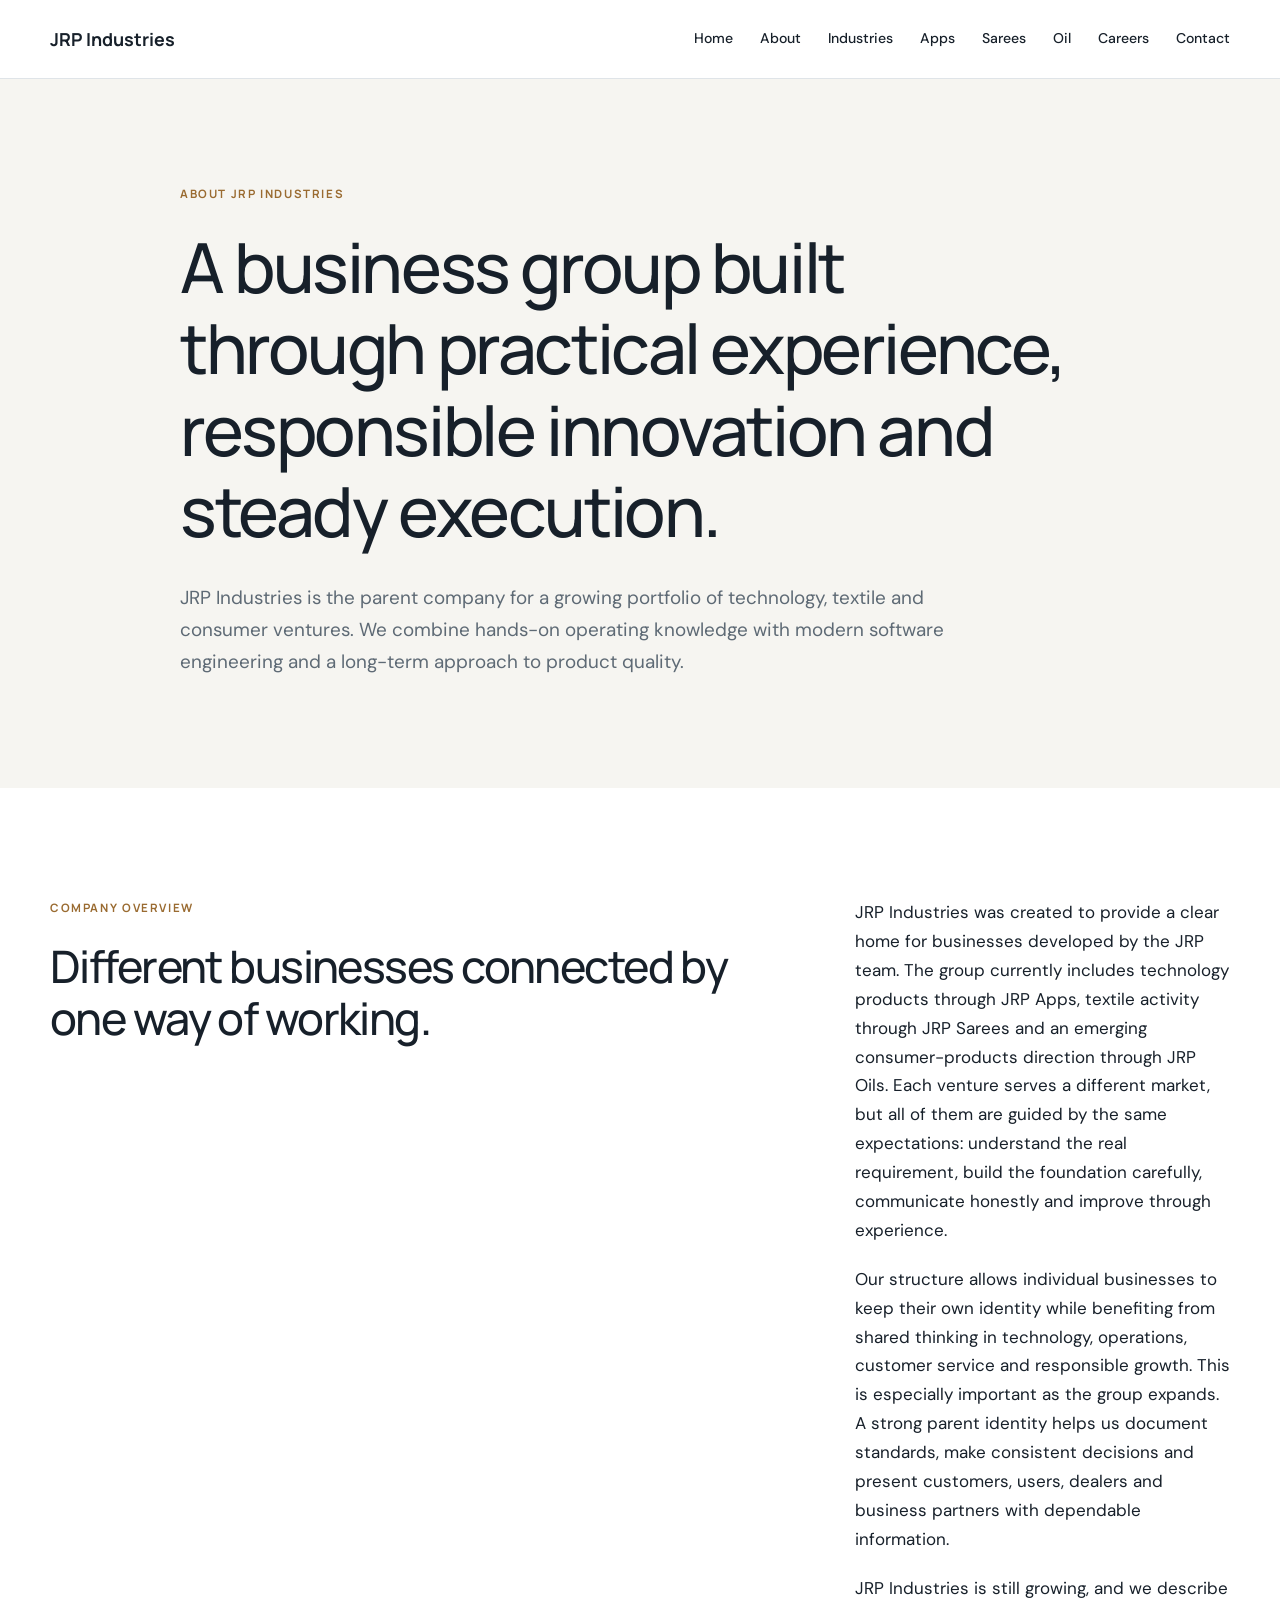
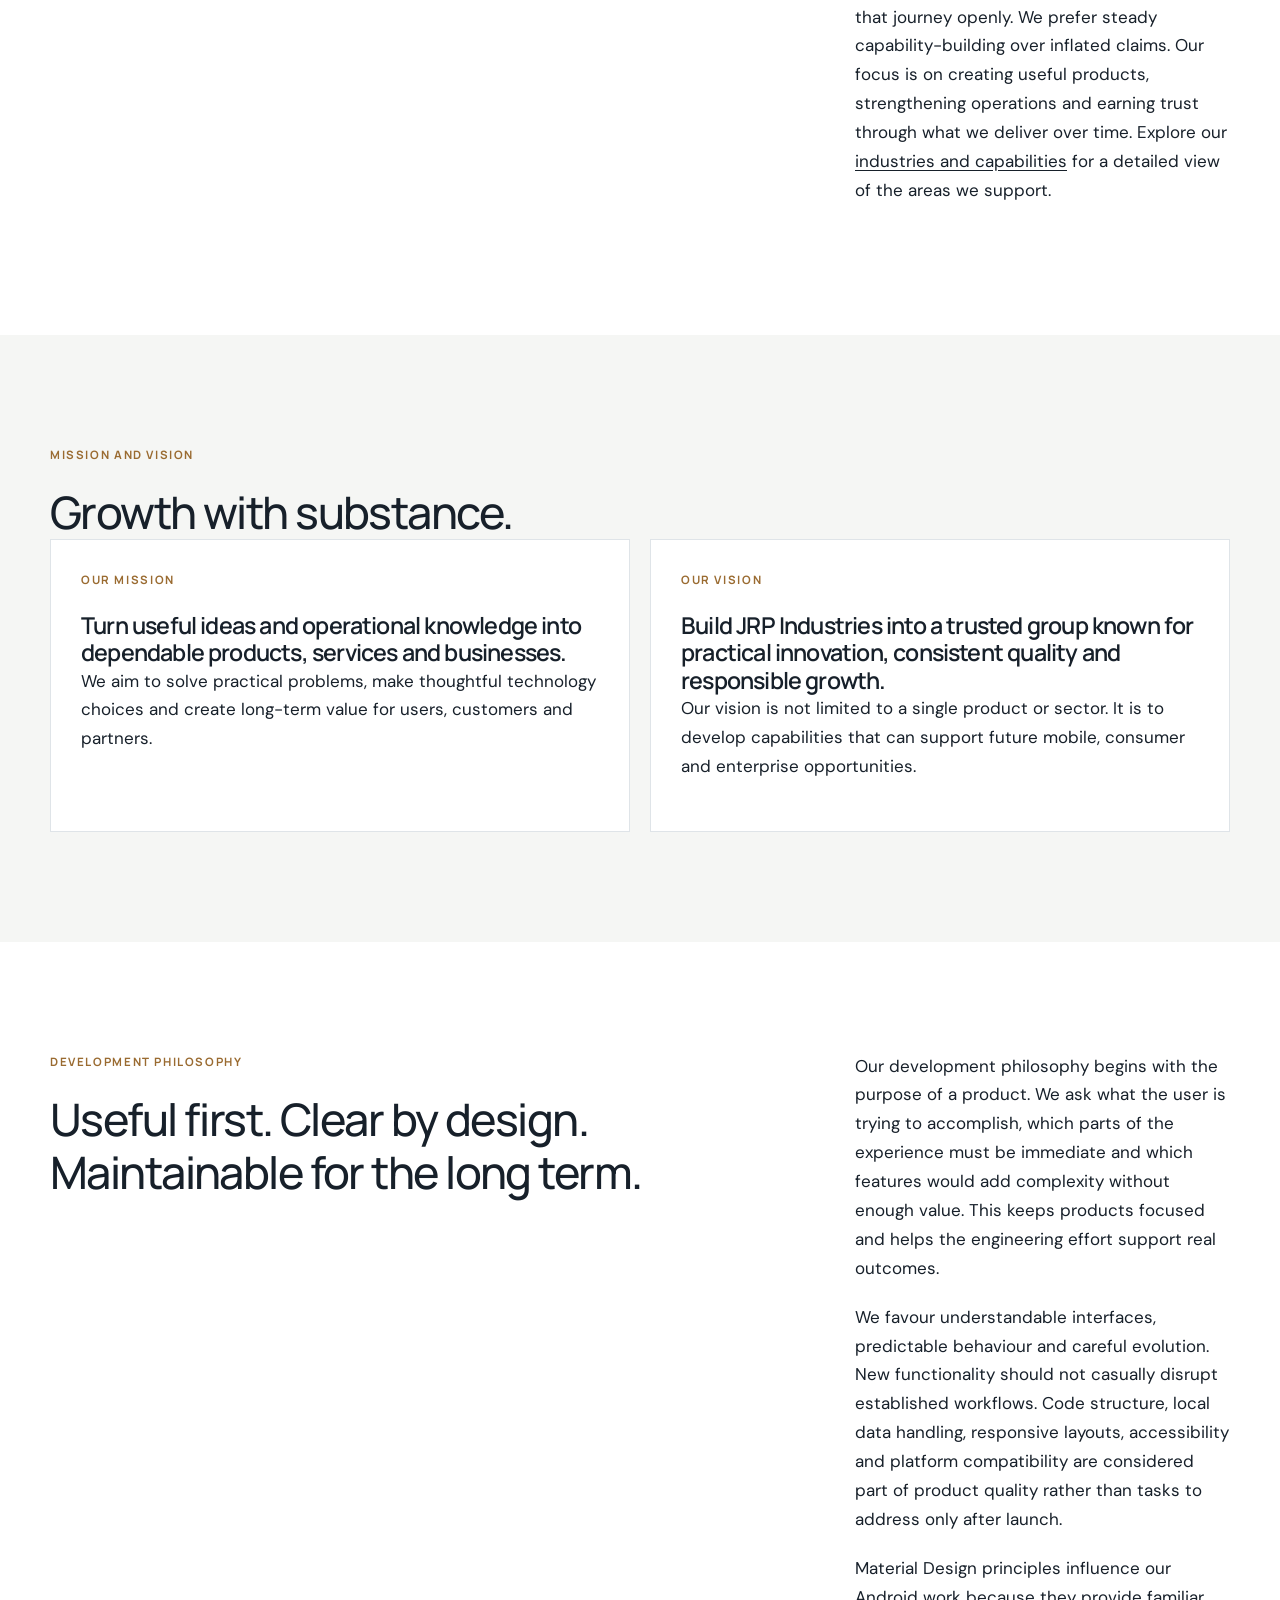
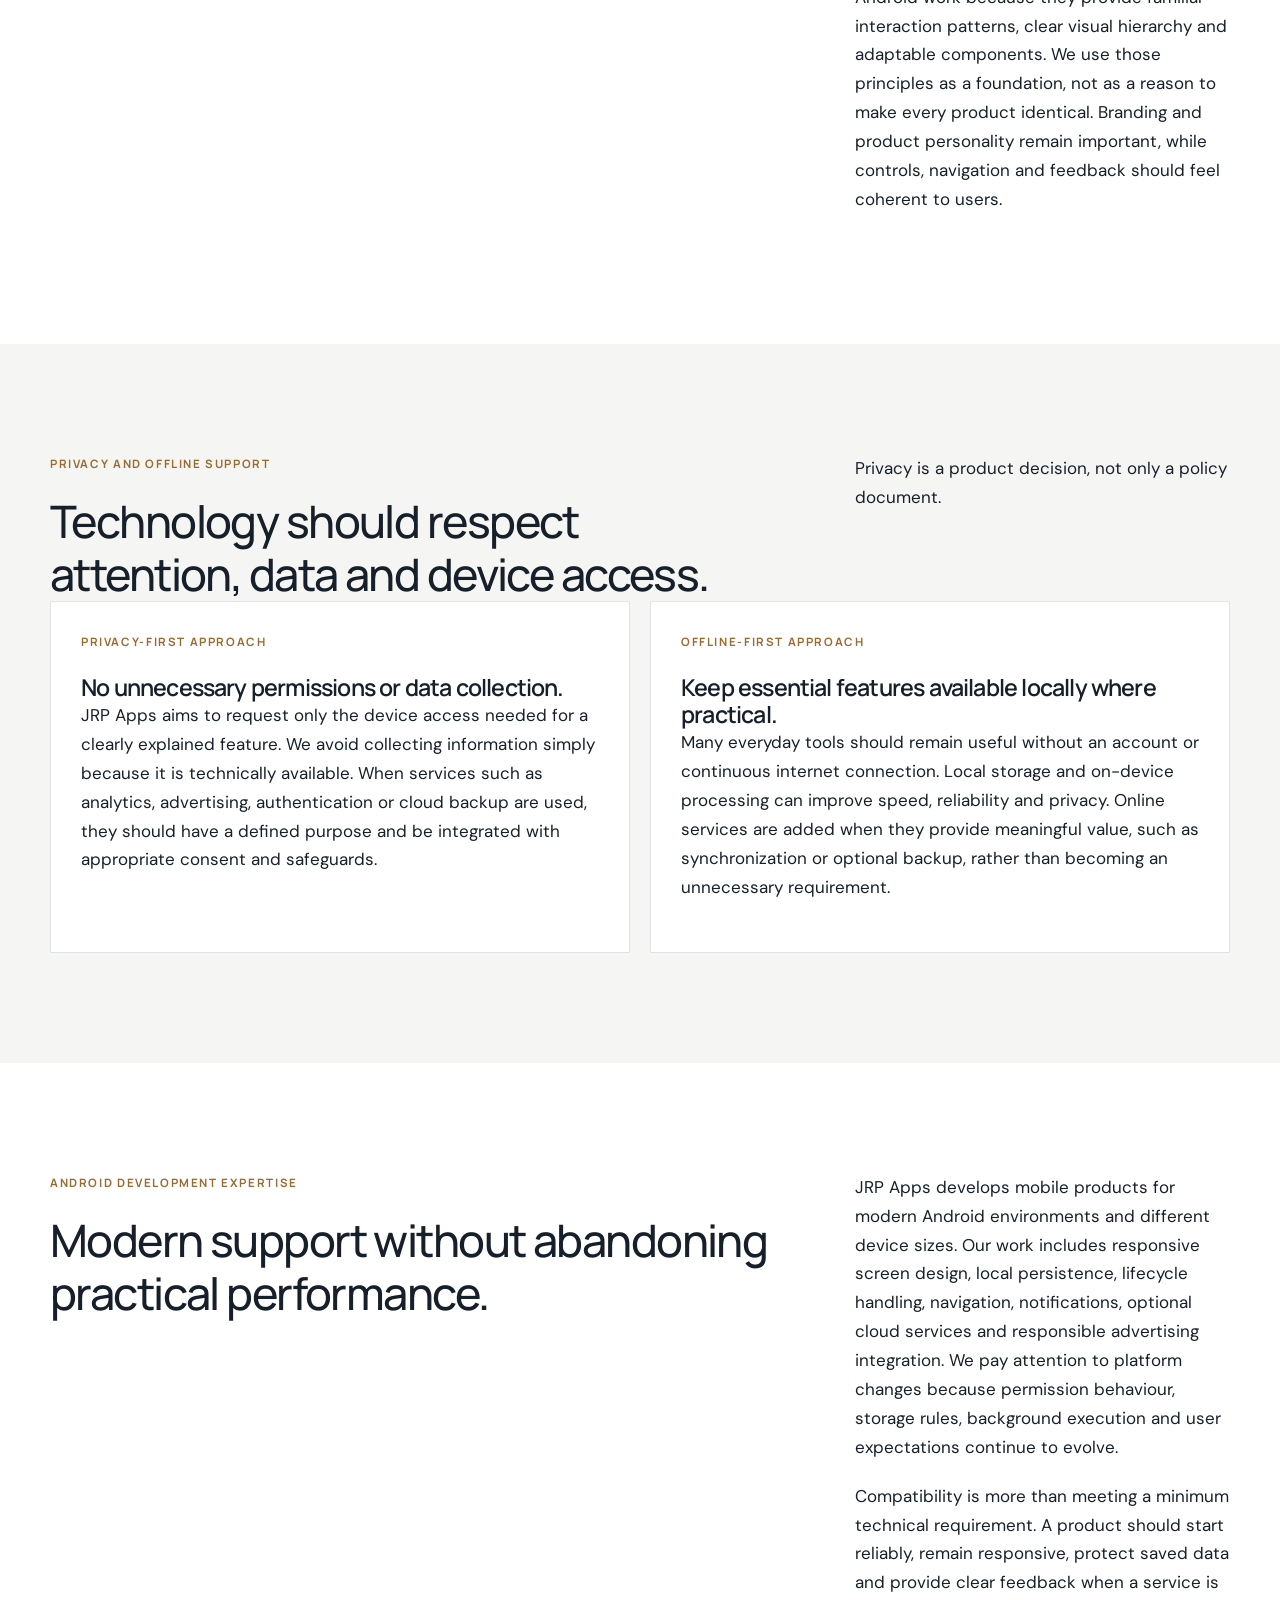
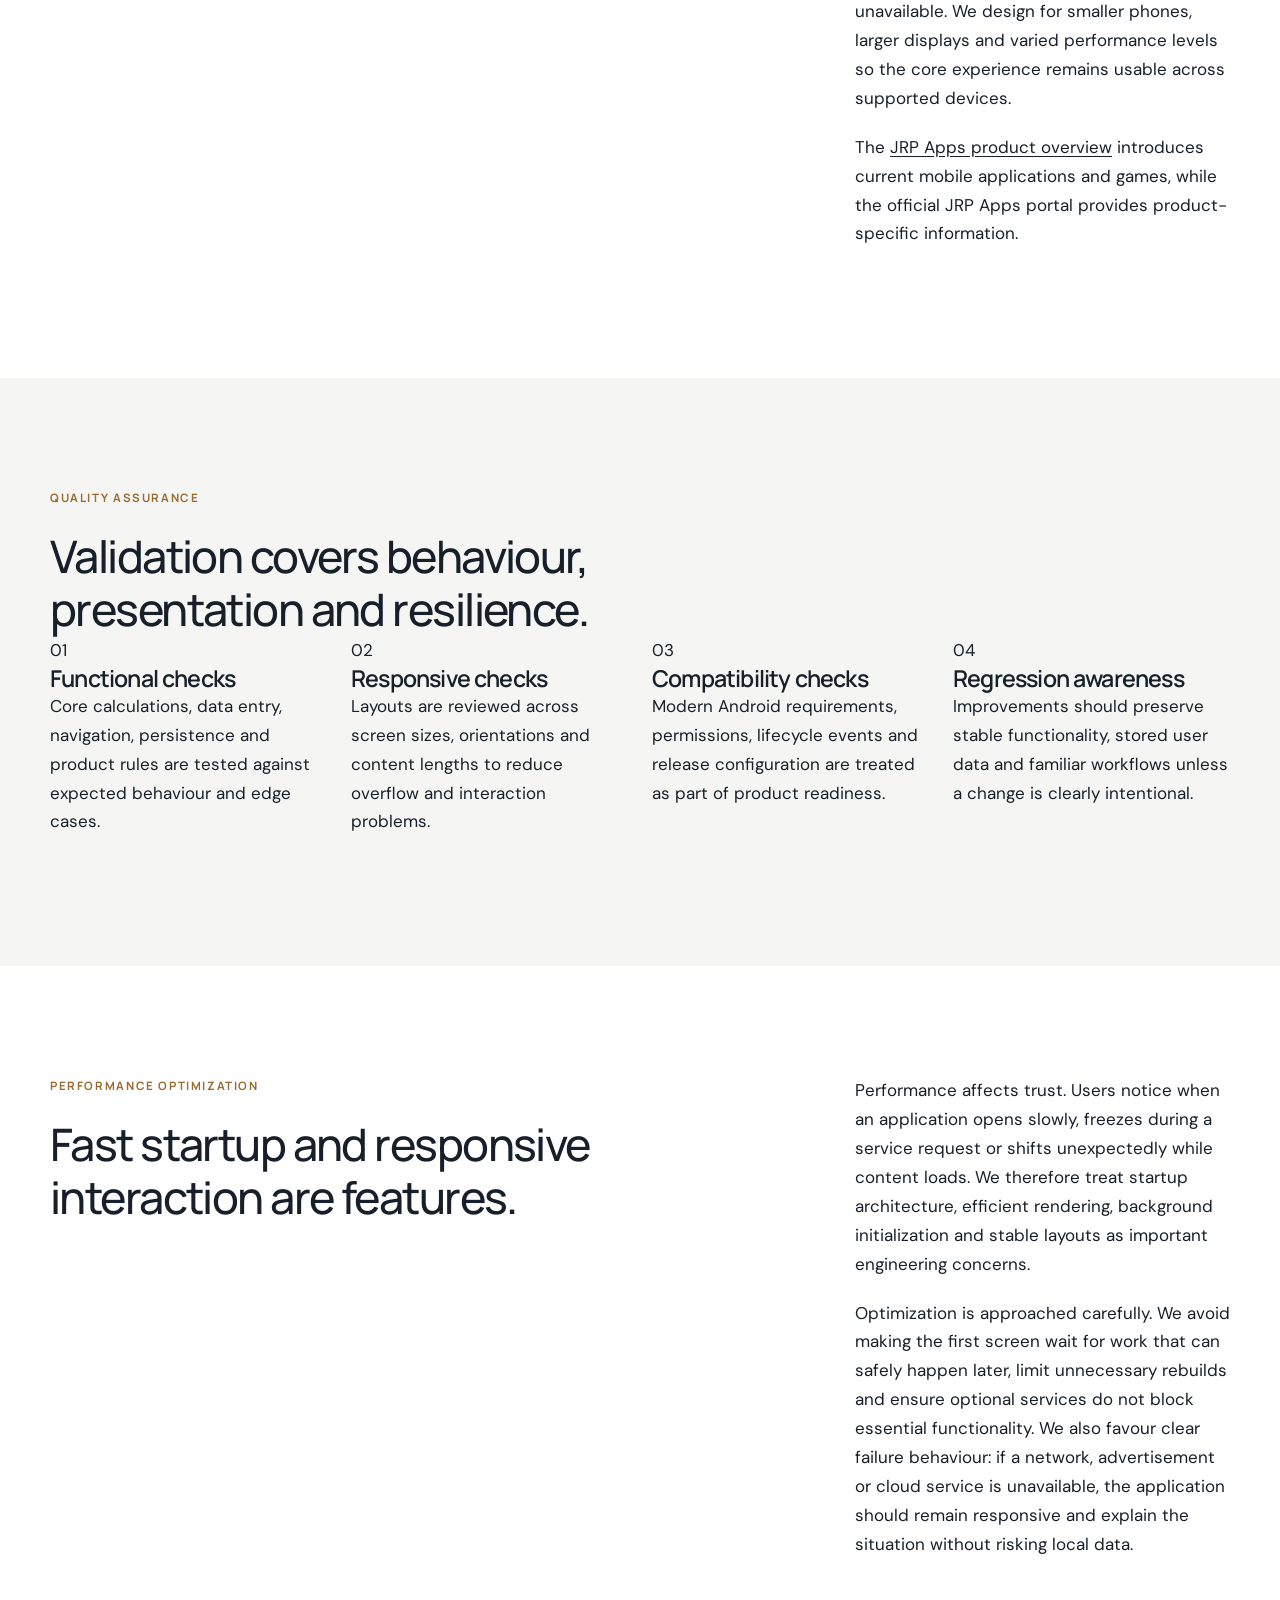
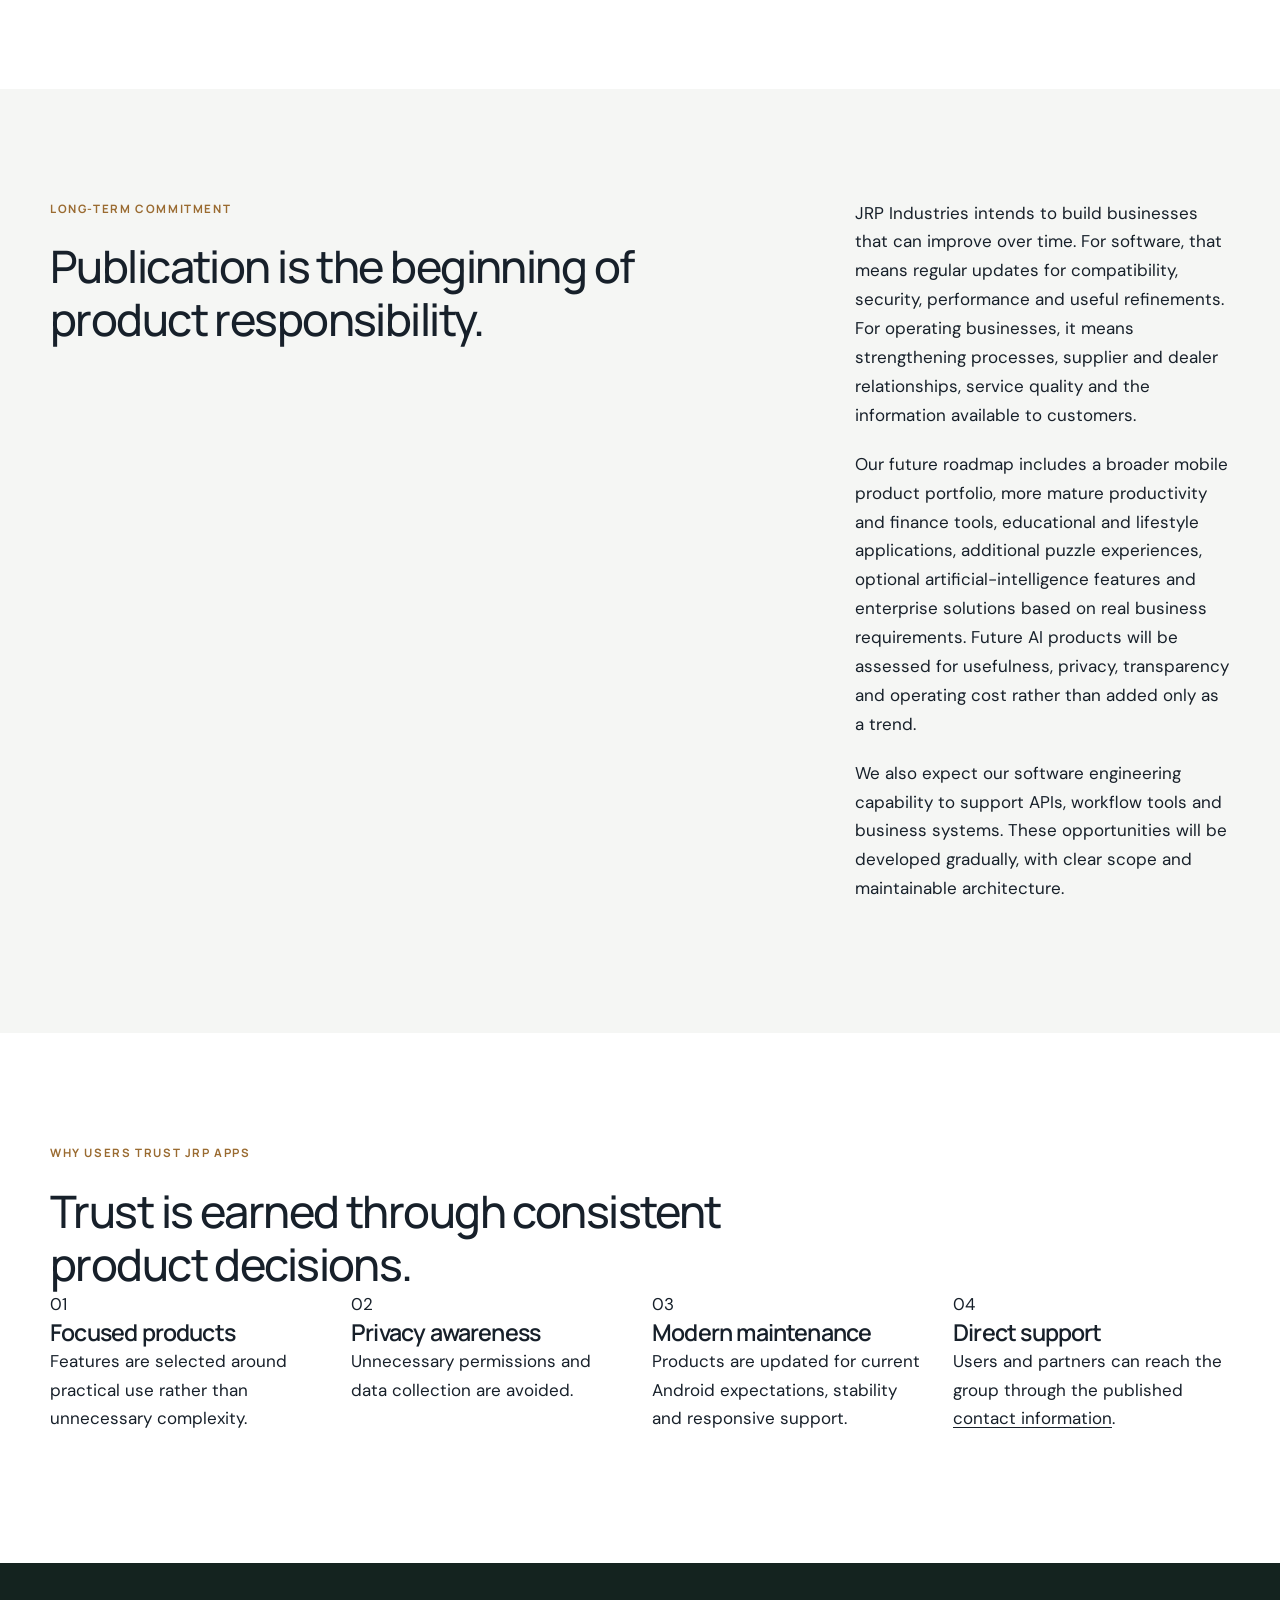
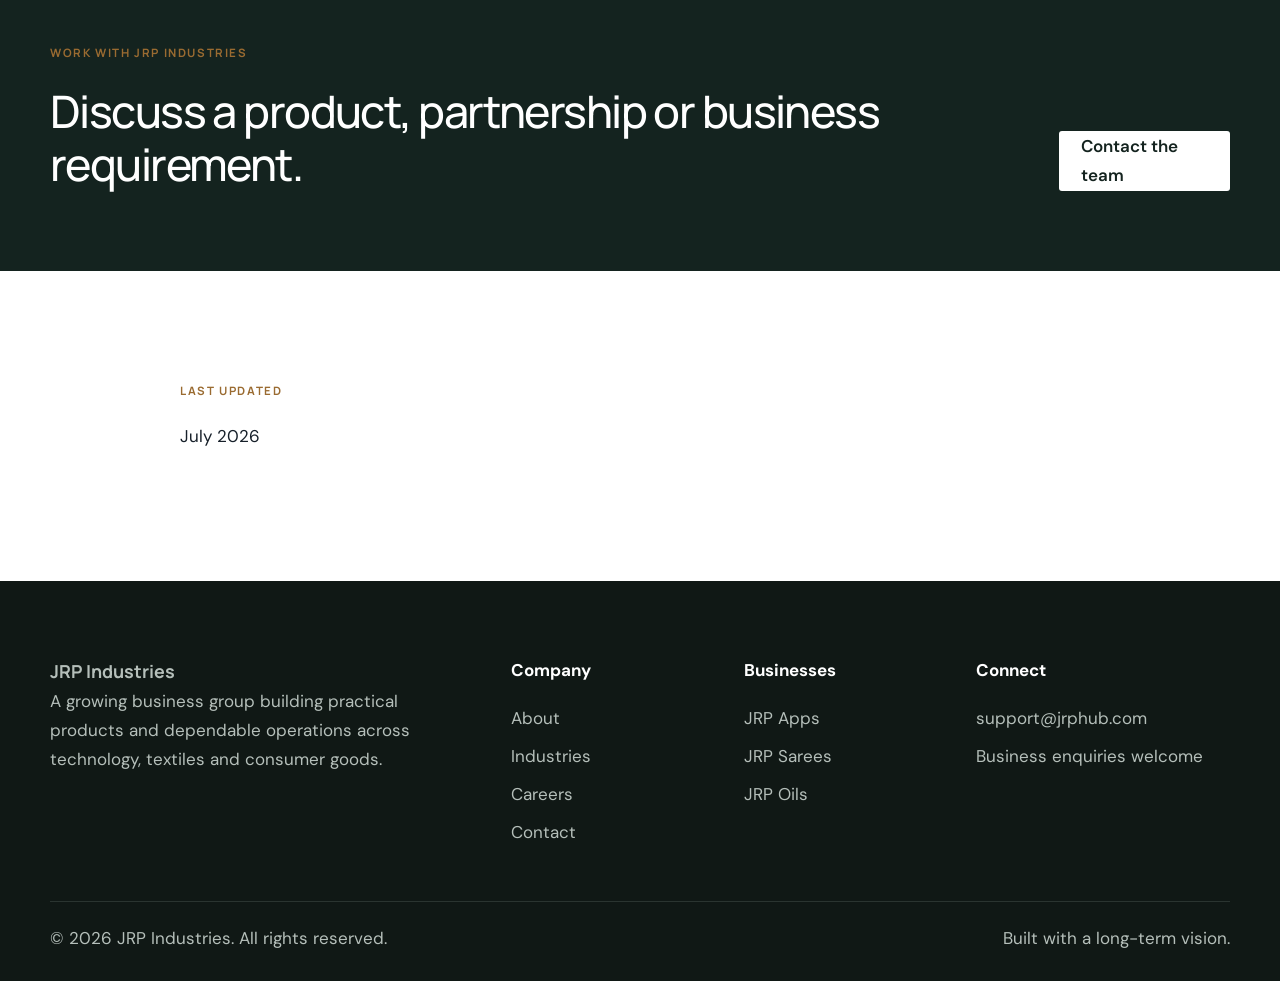
==== commit 93ade796: "Improve website content, SEO, structured data, and trust signals" ====
--- a/about.html
+++ b/about.html
@@ -1 +1 @@
-<!doctype html><html lang="en"><head><meta charset="utf-8"><meta name="viewport" content="width=device-width,initial-scale=1"><title>About JRP Industries | Our Story and Direction</title><meta name="description" content="Learn about JRP Industries, its business approach, values and plans across technology, textiles and consumer products."><meta name="robots" content="index, follow, max-image-preview:large"><meta name="author" content="JRP Industries"><meta name="theme-color" content="#14231f"><link rel="canonical" href="https://jrphub.com/about.html"><meta property="og:title" content="About JRP Industries | Our Story and Direction"><meta property="og:description" content="Learn about JRP Industries, its business approach, values and plans across technology, textiles and consumer products."><meta property="og:type" content="website"><meta property="og:url" content="https://jrphub.com/about.html"><meta property="og:site_name" content="JRP Industries"><meta property="og:locale" content="en_IN"><meta property="og:image" content="https://jrphub.com/assets/images/jrp-industries-social.jpg"><meta property="og:image:secure_url" content="https://jrphub.com/assets/images/jrp-industries-social.jpg"><meta property="og:image:type" content="image/jpeg"><meta property="og:image:width" content="1200"><meta property="og:image:height" content="630"><meta property="og:image:alt" content="JRP Industries – Technology, textiles and consumer businesses"><meta name="twitter:card" content="summary_large_image"><meta name="twitter:title" content="About JRP Industries | Our Story and Direction"><meta name="twitter:description" content="Learn about JRP Industries, its business approach, values and plans across technology, textiles and consumer products."><meta name="twitter:image" content="https://jrphub.com/assets/images/jrp-industries-social.jpg"><meta name="twitter:image:alt" content="JRP Industries – Technology, textiles and consumer businesses"><link rel="icon" href="/favicon.svg" type="image/svg+xml"><link rel="apple-touch-icon" href="/apple-touch-icon.png"><link rel="manifest" href="/site.webmanifest"><link rel="preconnect" href="https://fonts.googleapis.com"><link rel="preconnect" href="https://fonts.gstatic.com" crossorigin><link href="https://fonts.googleapis.com/css2?family=DM+Sans:wght@400;500;600&family=Manrope:wght@500;600;700&display=swap" rel="stylesheet"><link rel="stylesheet" href="/css/style.css"><script>document.documentElement.classList.add('js')</script><script defer src="/js/main.js"></script></head><body><a class="skip-link" href="#main-content">Skip to main content</a><header class="site-header"><div class="shell nav-wrap"><a class="wordmark" href="/">JRP Industries</a><button class="nav-toggle" aria-label="Open navigation" aria-expanded="false" aria-controls="primary-navigation"><span aria-hidden="true"></span><span aria-hidden="true"></span></button><nav id="primary-navigation" class="nav-menu" aria-label="Primary navigation"><a href="/">Home</a><a href="/about.html">About</a><a href="/industries.html">Industries</a><a href="https://apps.jrphub.com/">Apps</a><a href="https://sarees.jrphub.com/">Sarees</a><a href="https://oil.jrphub.com/">Oil</a><a href="/careers.html">Careers</a><a class="nav-contact" href="/contact.html">Contact</a></nav></div></header><main id="main-content"><section class="page-hero"><div class="shell narrow"><p class="kicker">About us</p><h1>A business group being built through experience, curiosity and steady execution.</h1><p class="lead">JRP Industries is the parent company for a growing portfolio of technology, textile and consumer ventures.</p></div></section><section class="content-section"><div class="shell two-col"><div><p class="kicker">Our story</p><h2>From hands-on operations to a broader business platform.</h2></div><div><p>The JRP journey combines practical experience in manufacturing with a strong interest in technology and business improvement.</p><p>Today, the group is developing JRP Apps, JRP Sarees and JRP Oils.</p><p>Our priority is to establish strong fundamentals: useful products, clear processes, dependable service and honest communication.</p></div></div></section><section class="soft-section"><div class="shell"><div class="section-head"><div><p class="kicker">Vision and mission</p><h2>Growth with substance.</h2></div></div><div class="vision-grid"><article><p class="small-label">Our vision</p><h3>To develop JRP Industries into a trusted group of businesses known for practical innovation, consistent quality and responsible growth.</h3></article><article><p class="small-label">Our mission</p><h3>To turn useful ideas and operational knowledge into products, services and businesses that create long-term value.</h3></article></div></div></section></main><footer class="site-footer"><div class="shell footer-grid"><div><a class="wordmark footer-wordmark" href="/">JRP Industries</a><p>A growing business group building practical products and dependable operations across technology, textiles and consumer goods.</p></div><div><p class="footer-heading">Company</p><a href="/about.html">About</a><a href="/industries.html">Industries</a><a href="/careers.html">Careers</a><a href="/contact.html">Contact</a></div><div><p class="footer-heading">Businesses</p><a href="https://apps.jrphub.com/">JRP Apps</a><a href="https://sarees.jrphub.com/">JRP Sarees</a><a href="https://oil.jrphub.com/">JRP Oils</a></div><div><p class="footer-heading">Connect</p><a href="mailto:support@jrphub.com">support@jrphub.com</a><span>Business enquiries welcome</span></div></div><div class="shell footer-bottom"><span>© 2026 JRP Industries. All rights reserved.</span><span>Built with a long-term vision.</span></div></footer></body></html>+<!doctype html><html lang="en"><head><meta charset="utf-8"><meta name="viewport" content="width=device-width,initial-scale=1"><title>About JRP Industries | Mission, Standards and Direction</title><meta name="description" content="Learn about JRP Industries, JRP Apps, our privacy-first development philosophy, Android expertise, quality standards and long-term business direction."><meta name="robots" content="index, follow, max-image-preview:large"><meta name="author" content="JRP Industries"><meta name="theme-color" content="#14231f"><link rel="canonical" href="https://jrphub.com/about.html"><meta property="og:title" content="About JRP Industries | Mission, Standards and Direction"><meta property="og:description" content="Learn about JRP Industries, JRP Apps, our privacy-first development philosophy, Android expertise, quality standards and long-term business direction."><meta property="og:type" content="website"><meta property="og:url" content="https://jrphub.com/about.html"><meta property="og:site_name" content="JRP Industries"><meta property="og:locale" content="en_IN"><meta property="og:image" content="https://jrphub.com/assets/images/jrp-industries-social.jpg"><meta property="og:image:secure_url" content="https://jrphub.com/assets/images/jrp-industries-social.jpg"><meta property="og:image:type" content="image/jpeg"><meta property="og:image:width" content="1200"><meta property="og:image:height" content="630"><meta property="og:image:alt" content="JRP Industries – Technology, textiles and consumer businesses"><meta name="twitter:card" content="summary_large_image"><meta name="twitter:title" content="About JRP Industries | Mission, Standards and Direction"><meta name="twitter:description" content="Learn about JRP Industries, JRP Apps, our privacy-first development philosophy, Android expertise, quality standards and long-term business direction."><meta name="twitter:image" content="https://jrphub.com/assets/images/jrp-industries-social.jpg"><meta name="twitter:image:alt" content="JRP Industries – Technology, textiles and consumer businesses"><link rel="icon" href="/favicon.svg" type="image/svg+xml"><link rel="apple-touch-icon" href="/apple-touch-icon.png"><link rel="manifest" href="/site.webmanifest"><link rel="preconnect" href="https://fonts.googleapis.com"><link rel="preconnect" href="https://fonts.gstatic.com" crossorigin><link href="https://fonts.googleapis.com/css2?family=DM+Sans:wght@400;500;600&family=Manrope:wght@500;600;700&display=swap" rel="stylesheet"><link rel="stylesheet" href="/css/style.css"><script>document.documentElement.classList.add('js')</script><script defer src="/js/main.js"></script><script type="application/ld+json">{"@context":"https://schema.org","@type":"AboutPage","@id":"https://jrphub.com/about.html#webpage","url":"https://jrphub.com/about.html","name":"About JRP Industries","isPartOf":{"@id":"https://jrphub.com/#website"},"about":{"@id":"https://jrphub.com/#organization"},"inLanguage":"en-IN"}</script><script type="application/ld+json">{"@context":"https://schema.org","@type":"BreadcrumbList","itemListElement":[{"@type":"ListItem","position":1,"name":"Home","item":"https://jrphub.com/"},{"@type":"ListItem","position":2,"name":"About","item":"https://jrphub.com/about.html"}]}</script></head><body><a class="skip-link" href="#main-content">Skip to main content</a><header class="site-header"><div class="shell nav-wrap"><a class="wordmark" href="/">JRP Industries</a><button class="nav-toggle" aria-label="Open navigation" aria-expanded="false" aria-controls="primary-navigation"><span aria-hidden="true"></span><span aria-hidden="true"></span></button><nav id="primary-navigation" class="nav-menu" aria-label="Primary navigation"><a href="/">Home</a><a href="/about.html">About</a><a href="/industries.html">Industries</a><a href="https://apps.jrphub.com/">Apps</a><a href="https://sarees.jrphub.com/">Sarees</a><a href="https://oil.jrphub.com/">Oil</a><a href="/careers.html">Careers</a><a class="nav-contact" href="/contact.html">Contact</a></nav></div></header><main id="main-content"><section class="page-hero"><div class="shell narrow"><p class="kicker">About JRP Industries</p><h1>A business group built through practical experience, responsible innovation and steady execution.</h1><p class="lead">JRP Industries is the parent company for a growing portfolio of technology, textile and consumer ventures. We combine hands-on operating knowledge with modern software engineering and a long-term approach to product quality.</p></div></section><section class="content-section"><div class="shell two-col"><div><p class="kicker">Company overview</p><h2>Different businesses connected by one way of working.</h2></div><div><p>JRP Industries was created to provide a clear home for businesses developed by the JRP team. The group currently includes technology products through JRP Apps, textile activity through JRP Sarees and an emerging consumer-products direction through JRP Oils. Each venture serves a different market, but all of them are guided by the same expectations: understand the real requirement, build the foundation carefully, communicate honestly and improve through experience.</p><p>Our structure allows individual businesses to keep their own identity while benefiting from shared thinking in technology, operations, customer service and responsible growth. This is especially important as the group expands. A strong parent identity helps us document standards, make consistent decisions and present customers, users, dealers and business partners with dependable information.</p><p>JRP Industries is still growing, and we describe that journey openly. We prefer steady capability-building over inflated claims. Our focus is on creating useful products, strengthening operations and earning trust through what we deliver over time. Explore our <a class="inline-link" href="/industries.html">industries and capabilities</a> for a detailed view of the areas we support.</p></div></div></section><section class="soft-section"><div class="shell"><div class="section-head"><div><p class="kicker">Mission and vision</p><h2>Growth with substance.</h2></div></div><div class="vision-grid"><article><p class="small-label">Our mission</p><h3>Turn useful ideas and operational knowledge into dependable products, services and businesses.</h3><p>We aim to solve practical problems, make thoughtful technology choices and create long-term value for users, customers and partners.</p></article><article><p class="small-label">Our vision</p><h3>Build JRP Industries into a trusted group known for practical innovation, consistent quality and responsible growth.</h3><p>Our vision is not limited to a single product or sector. It is to develop capabilities that can support future mobile, consumer and enterprise opportunities.</p></article></div></div></section><section class="content-section"><div class="shell two-col"><div><p class="kicker">Development philosophy</p><h2>Useful first. Clear by design. Maintainable for the long term.</h2></div><div><p>Our development philosophy begins with the purpose of a product. We ask what the user is trying to accomplish, which parts of the experience must be immediate and which features would add complexity without enough value. This keeps products focused and helps the engineering effort support real outcomes.</p><p>We favour understandable interfaces, predictable behaviour and careful evolution. New functionality should not casually disrupt established workflows. Code structure, local data handling, responsive layouts, accessibility and platform compatibility are considered part of product quality rather than tasks to address only after launch.</p><p>Material Design principles influence our Android work because they provide familiar interaction patterns, clear visual hierarchy and adaptable components. We use those principles as a foundation, not as a reason to make every product identical. Branding and product personality remain important, while controls, navigation and feedback should feel coherent to users.</p></div></div></section><section class="soft-section"><div class="shell"><div class="section-head"><div><p class="kicker">Privacy and offline support</p><h2>Technology should respect attention, data and device access.</h2></div><p>Privacy is a product decision, not only a policy document.</p></div><div class="vision-grid"><article><p class="small-label">Privacy-first approach</p><h3>No unnecessary permissions or data collection.</h3><p>JRP Apps aims to request only the device access needed for a clearly explained feature. We avoid collecting information simply because it is technically available. When services such as analytics, advertising, authentication or cloud backup are used, they should have a defined purpose and be integrated with appropriate consent and safeguards.</p></article><article><p class="small-label">Offline-first approach</p><h3>Keep essential features available locally where practical.</h3><p>Many everyday tools should remain useful without an account or continuous internet connection. Local storage and on-device processing can improve speed, reliability and privacy. Online services are added when they provide meaningful value, such as synchronization or optional backup, rather than becoming an unnecessary requirement.</p></article></div></div></section><section class="content-section"><div class="shell two-col"><div><p class="kicker">Android development expertise</p><h2>Modern support without abandoning practical performance.</h2></div><div><p>JRP Apps develops mobile products for modern Android environments and different device sizes. Our work includes responsive screen design, local persistence, lifecycle handling, navigation, notifications, optional cloud services and responsible advertising integration. We pay attention to platform changes because permission behaviour, storage rules, background execution and user expectations continue to evolve.</p><p>Compatibility is more than meeting a minimum technical requirement. A product should start reliably, remain responsive, protect saved data and provide clear feedback when a service is unavailable. We design for smaller phones, larger displays and varied performance levels so the core experience remains usable across supported devices.</p><p>The <a class="inline-link" href="/apps.html">JRP Apps product overview</a> introduces current mobile applications and games, while the official JRP Apps portal provides product-specific information.</p></div></div></section><section class="soft-section"><div class="shell"><div class="section-head"><div><p class="kicker">Quality assurance</p><h2>Validation covers behaviour, presentation and resilience.</h2></div></div><div class="principles"><article><span>01</span><h3>Functional checks</h3><p>Core calculations, data entry, navigation, persistence and product rules are tested against expected behaviour and edge cases.</p></article><article><span>02</span><h3>Responsive checks</h3><p>Layouts are reviewed across screen sizes, orientations and content lengths to reduce overflow and interaction problems.</p></article><article><span>03</span><h3>Compatibility checks</h3><p>Modern Android requirements, permissions, lifecycle events and release configuration are treated as part of product readiness.</p></article><article><span>04</span><h3>Regression awareness</h3><p>Improvements should preserve stable functionality, stored user data and familiar workflows unless a change is clearly intentional.</p></article></div></div></section><section class="content-section"><div class="shell two-col"><div><p class="kicker">Performance optimization</p><h2>Fast startup and responsive interaction are features.</h2></div><div><p>Performance affects trust. Users notice when an application opens slowly, freezes during a service request or shifts unexpectedly while content loads. We therefore treat startup architecture, efficient rendering, background initialization and stable layouts as important engineering concerns.</p><p>Optimization is approached carefully. We avoid making the first screen wait for work that can safely happen later, limit unnecessary rebuilds and ensure optional services do not block essential functionality. We also favour clear failure behaviour: if a network, advertisement or cloud service is unavailable, the application should remain responsive and explain the situation without risking local data.</p></div></div></section><section class="soft-section"><div class="shell two-col"><div><p class="kicker">Long-term commitment</p><h2>Publication is the beginning of product responsibility.</h2></div><div><p>JRP Industries intends to build businesses that can improve over time. For software, that means regular updates for compatibility, security, performance and useful refinements. For operating businesses, it means strengthening processes, supplier and dealer relationships, service quality and the information available to customers.</p><p>Our future roadmap includes a broader mobile product portfolio, more mature productivity and finance tools, educational and lifestyle applications, additional puzzle experiences, optional artificial-intelligence features and enterprise solutions based on real business requirements. Future AI products will be assessed for usefulness, privacy, transparency and operating cost rather than added only as a trend.</p><p>We also expect our software engineering capability to support APIs, workflow tools and business systems. These opportunities will be developed gradually, with clear scope and maintainable architecture.</p></div></div></section><section class="content-section"><div class="shell"><div class="section-head"><div><p class="kicker">Why users trust JRP Apps</p><h2>Trust is earned through consistent product decisions.</h2></div></div><div class="principles"><article><span>01</span><h3>Focused products</h3><p>Features are selected around practical use rather than unnecessary complexity.</p></article><article><span>02</span><h3>Privacy awareness</h3><p>Unnecessary permissions and data collection are avoided.</p></article><article><span>03</span><h3>Modern maintenance</h3><p>Products are updated for current Android expectations, stability and responsive support.</p></article><article><span>04</span><h3>Direct support</h3><p>Users and partners can reach the group through the published <a class="inline-link" href="/contact.html">contact information</a>.</p></article></div></div></section><section class="cta"><div class="shell cta-inner"><div><p class="kicker light">Work with JRP Industries</p><h2>Discuss a product, partnership or business requirement.</h2></div><a class="button light-button" href="/contact.html">Contact the team</a></div></section><section class="content-section"><div class="shell narrow"><p class="small-label">Last updated</p><p>July 2026</p></div></section></main><footer class="site-footer"><div class="shell footer-grid"><div><a class="wordmark footer-wordmark" href="/">JRP Industries</a><p>A growing business group building practical products and dependable operations across technology, textiles and consumer goods.</p></div><div><p class="footer-heading">Company</p><a href="/about.html">About</a><a href="/industries.html">Industries</a><a href="/careers.html">Careers</a><a href="/contact.html">Contact</a></div><div><p class="footer-heading">Businesses</p><a href="https://apps.jrphub.com/">JRP Apps</a><a href="https://sarees.jrphub.com/">JRP Sarees</a><a href="https://oil.jrphub.com/">JRP Oils</a></div><div><p class="footer-heading">Connect</p><a href="mailto:support@jrphub.com">support@jrphub.com</a><span>Business enquiries welcome</span></div></div><div class="shell footer-bottom"><span>© 2026 JRP Industries. All rights reserved.</span><span>Built with a long-term vision.</span></div></footer></body></html>
